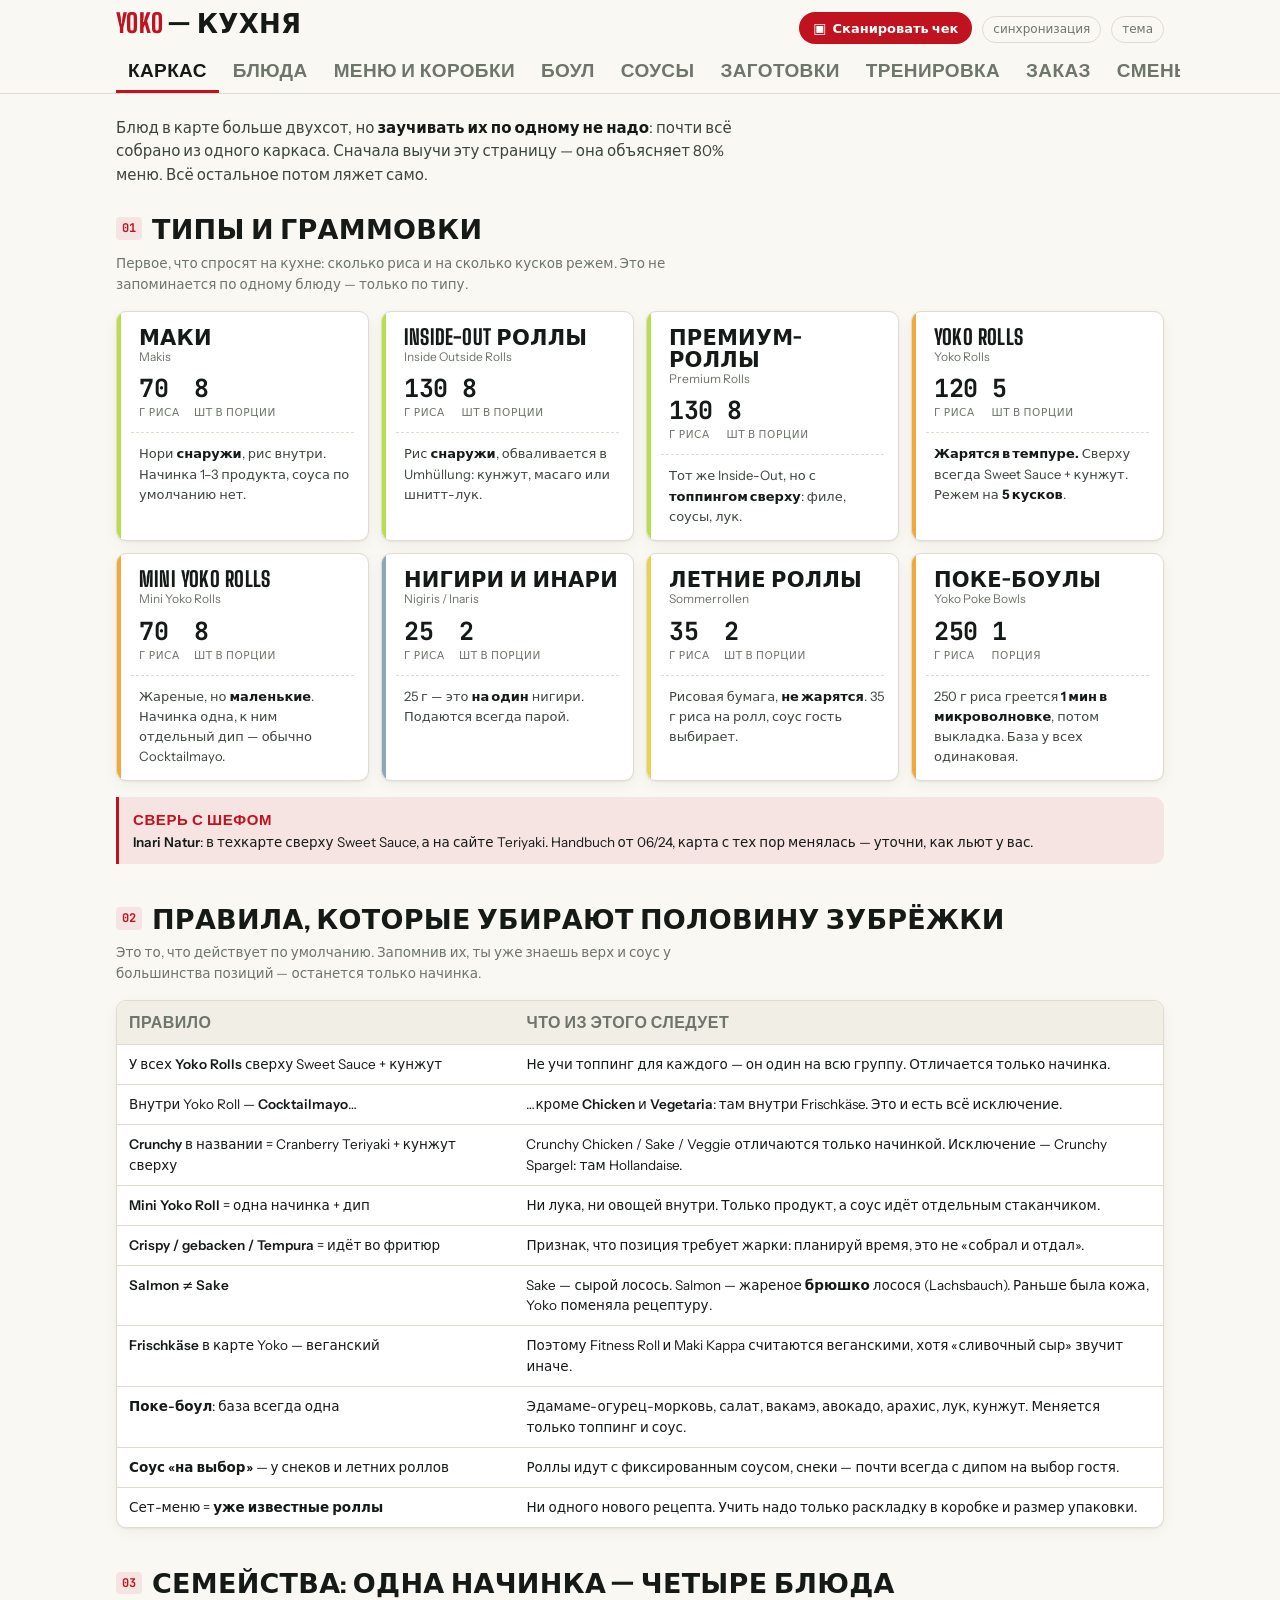
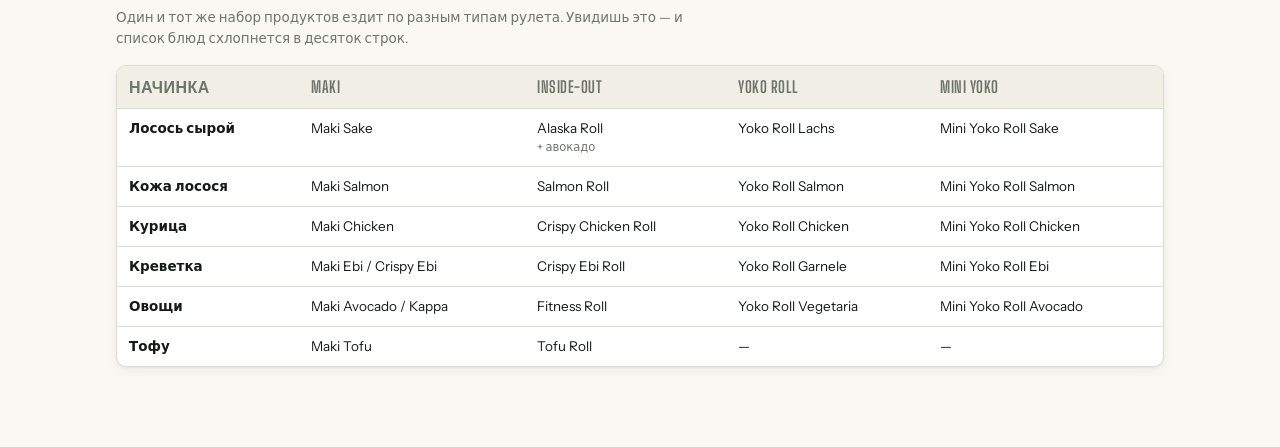
==== index.html @ 6f82d8df "Вкладка «Смены»: график от руководителя Фото рукописного листа Dienstplan уходит в Gemini с закрытым" ====
<!doctype html>
<html lang="ru">
<head>
<meta charset="utf-8">
<meta name="viewport" content="width=device-width, initial-scale=1, viewport-fit=cover">
<title>Кухня Yoko</title>
<meta name="description" content="Тренажёр по меню Yoko Sushi для кухни: граммовки, составы, соусы, заготовки и раскладка коробок.">
<meta name="theme-color" content="#FAF8F3" media="(prefers-color-scheme: light)">
<meta name="theme-color" content="#121410" media="(prefers-color-scheme: dark)">
<link rel="manifest" href="manifest.webmanifest">
<link rel="icon" href="icon.svg" type="image/svg+xml">
<link rel="apple-touch-icon" href="icon-180.png">
<meta name="apple-mobile-web-app-capable" content="yes">
<meta name="apple-mobile-web-app-title" content="Кухня Yoko">
<link rel="preconnect" href="https://fonts.googleapis.com">
<link rel="preconnect" href="https://fonts.gstatic.com" crossorigin>
<link rel="stylesheet" href="https://fonts.googleapis.com/css2?family=Big+Shoulders+Display:wght@600;700;800&family=Instrument+Sans:wght@400;500;600&family=JetBrains+Mono:wght@500;700&display=swap">
<link rel="stylesheet" href="styles.css">
</head>
<body>
<div class="bar">
  <div class="bar-in">
    <div class="brandrow">
      <div class="brand disp"><em>Yoko</em> — кухня</div>
      <button class="scanbtn" id="scanBtn" type="button">
        <span class="ic" aria-hidden="true">▣</span> Сканировать чек
      </button>
      <button class="themebtn" id="sync" type="button" aria-haspopup="dialog">синхронизация</button>
      <button class="themebtn" id="theme" type="button">тема</button>
    </div>
    <div class="tabs" role="tablist">
      <button class="tab" role="tab" aria-selected="true" data-p="p-frame">Каркас</button>
      <button class="tab" role="tab" aria-selected="false" data-p="p-dish">Блюда</button>
      <button class="tab" role="tab" aria-selected="false" data-p="p-box">Меню и коробки</button>
      <button class="tab" role="tab" aria-selected="false" data-p="p-bowl">Боул</button>
      <button class="tab" role="tab" aria-selected="false" data-p="p-sauce">Соусы</button>
      <button class="tab" role="tab" aria-selected="false" data-p="p-prep">Заготовки</button>
      <button class="tab" role="tab" aria-selected="false" data-p="p-train">Тренировка</button>
      <button class="tab" role="tab" aria-selected="false" data-p="p-order">Заказ</button>
      <button class="tab" role="tab" aria-selected="false" data-p="p-cal">Смены</button>
    </div>
  </div>
</div>

<main>

<!-- ============ КАРКАС ============ -->
<section class="panel" id="p-frame">
  <p class="lede">Блюд в карте больше двухсот, но <b>заучивать их по одному не надо</b>: почти всё собрано из одного каркаса. Сначала выучи эту страницу — она объясняет 80% меню. Всё остальное потом ляжет само.</p>

  <h2 class="sec"><span class="num">01</span>Типы и граммовки</h2>
  <p class="seclede">Первое, что спросят на кухне: сколько риса и на сколько кусков режем. Это не запоминается по одному блюду — только по типу.</p>
  <div class="frame" id="frameCards"></div>

  <div class="note">
    <span class="lbl">Сверь с шефом</span>
    <b>Inari Natur</b>: в техкарте сверху Sweet Sauce, а на сайте Teriyaki. Handbuch от 06/24, карта с тех пор менялась — уточни, как льют у вас.
  </div>

  <h2 class="sec"><span class="num">02</span>Правила, которые убирают половину зубрёжки</h2>
  <p class="seclede">Это то, что действует по умолчанию. Запомнив их, ты уже знаешь верх и соус у большинства позиций — останется только начинка.</p>
  <div class="tw"><table>
    <thead><tr><th style="width:38%">Правило</th><th>Что из этого следует</th></tr></thead>
    <tbody id="rulesBody"></tbody>
  </table></div>

  <h2 class="sec"><span class="num">03</span>Семейства: одна начинка — четыре блюда</h2>
  <p class="seclede">Один и тот же набор продуктов ездит по разным типам рулета. Увидишь это — и список блюд схлопнется в десяток строк.</p>
  <div class="tw"><table>
    <thead><tr><th>Начинка</th><th>Maki</th><th>Inside-Out</th><th>Yoko Roll</th><th>Mini Yoko</th></tr></thead>
    <tbody id="famBody"></tbody>
  </table></div>
</section>

<section class="panel" id="p-dish" hidden>
  <p class="lede">Как в распечатках из папки: ячейка с заливкой — <b>внутрь</b>, без заливки — <b>сверху</b>. Ингредиенты стоят в порядке выкладки. Соус, который идёт <b>внутрь</b>, подчёркнут и помечен стрелкой <b>↓</b> — его легко проглядеть среди продуктов. Значок <b>ФРИ</b> — ролл целиком уходит во фритюр, это важно при сборке меню.</p>
  <nav class="jumprow" id="jump" aria-label="Разделы меню"></nav>
  <div class="tools">
    <div class="toolrow">
      <div class="qwrap">
        <input type="search" id="q" placeholder="Поиск или скажи голосом…" aria-label="Поиск по блюдам">
        <button class="miclang" id="micLang" type="button" title="Язык распознавания">DE</button>
        <button class="mic" id="mic" type="button" aria-label="Найти голосом">
          <span class="ic" aria-hidden="true">🎙</span>
        </button>
      </div>
      <button class="chip" data-f="all" aria-pressed="true" type="button">Все</button>
      <button class="chip" data-f="veg" aria-pressed="false" type="button">Веган</button>
      <button class="chip" data-f="fish" aria-pressed="false" type="button">Рыба</button>
      <button class="chip" data-f="meat" aria-pressed="false" type="button">Мясо</button>
      <button class="chip" data-f="fried" aria-pressed="false" type="button">Есть жарка</button>
      <span class="tsep" aria-hidden="true"></span>
      <button class="chip" data-paint="book" aria-pressed="true" type="button">цвет как в папке</button>
      <button class="chip" data-paint="fry" aria-pressed="false" type="button">цвет по жарке</button>
      <span class="tsep" aria-hidden="true"></span>
      <button class="chip" id="photoToggle" aria-pressed="true" type="button">фото</button>
    </div>
  </div>
  <p class="legend" id="legend"></p>
  <div id="dishList"></div>
  <p class="empty" id="dishEmpty" hidden>Ничего не нашлось. Попробуй другое слово — например, часть немецкого названия.</p>
</section>

<section class="panel" id="p-box" hidden>
  <h2 class="sec"><span class="num">01</span>Сет-меню: что кладём в коробку</h2>
  <p class="seclede">Одна карточка — одно меню: состав, размер коробки и комплект в одном месте, чтобы не искать по двум таблицам. Цвет ячейки — жарится позиция или нет.</p>
  <p class="legend" id="setLegend"></p>
  <div id="setList"></div>

  <h2 class="sec"><span class="num">02</span>Снеки: сколько штук и с чем</h2>
  <div class="tw"><table>
    <thead><tr><th style="width:32%">Позиция</th><th class="n" style="width:12%">Штук</th><th class="n" style="width:14%">Коробка</th><th>Соус</th></tr></thead>
    <tbody id="snackBody"></tbody>
  </table></div>
</section>

<section class="panel" id="p-bowl" hidden>
  <div class="bowlhead">
    <h2 class="disp" id="bowlTitle"></h2>
    <p class="lede" id="bowlLead"></p>
  </div>
  <div class="bowlpick" id="bowlSteps"></div>
  <div class="bowlsum" id="bowlSum"></div>
</section>

<section class="panel" id="p-sauce" hidden>
  <p class="lede">Соусов всего десяток. <b>Sweet Sauce</b> и <b>Yoko Cocktailmayonnaise</b> — рабочая пара, они закрывают большинство позиций. Остальные встречаются точечно.</p>

  <h2 class="sec"><span class="num">01</span>Карта соусов</h2>
  <p class="seclede">Колонка «где» — самое полезное: по ней видно, какой соус к чему идёт по умолчанию.</p>
  <div class="tw"><table>
    <thead><tr><th style="width:24%">Соус</th><th style="width:20%">Что это</th><th>Где используется</th></tr></thead>
    <tbody id="sauceBody"></tbody>
  </table></div>

  <h2 class="sec"><span class="num">02</span>Соус на выбор гостя</h2>
  <p class="seclede">Есть позиции, где соус не фиксирован — гость выбирает из списка. Их надо знать наизусть, чтобы не тормозить на кассе.</p>
  <div class="tw"><table>
    <thead><tr><th style="width:34%">Позиция</th><th class="n" style="width:14%">Порция</th><th>Варианты дипа (50 мл)</th></tr></thead>
    <tbody id="dipBody"></tbody>
  </table></div>
</section>

<section class="panel" id="p-prep" hidden>
  <p class="lede">Это то, что делается заранее и большими партиями. Пропорции важнее всего остального в этом файле: ошибка здесь портит всю смену, а не одну порцию.</p>
  <h2 class="sec"><span class="num">01</span>База</h2>
  <div class="preps" id="prepBase"></div>
  <h2 class="sec"><span class="num">02</span>Соусы и дрессинги</h2>
  <div class="preps" id="prepSauce"></div>
  <h2 class="sec"><span class="num">03</span>Продукты</h2>
  <div class="preps" id="prepFood"></div>
</section>

<section class="panel" id="p-train" hidden>
  <div class="tr-wrap">
    <div class="tr-modes" id="trModes">
      <button class="chip" data-m="fill" aria-pressed="true" type="button">Что внутри</button>
      <button class="chip" data-m="sauce" aria-pressed="false" type="button">Какой соус</button>
      <button class="chip" data-m="gram" aria-pressed="false" type="button">Граммовки</button>
      <button class="chip" data-m="quiz" aria-pressed="false" type="button">Тест</button>
    </div>
    <div class="tr-stats">
      <span>колода <b id="stDeck">0</b></span>
      <span>выучено <b id="stKnown">0</b></span>
      <span>подряд <b id="stStreak">0</b></span>
    </div>
    <div class="progress"><i id="prog" style="width:0%"></i></div>
    <div class="card" id="card"></div>
    <div class="tr-actions" id="trActions"></div>
    <p class="empty" style="font-size:12px;padding-top:22px">Прогресс сохраняется в этом браузере. «Ещё раз» вернёт карточку в конец колоды.</p>
  </div>
</section>

<section class="panel" id="p-order" hidden>
  <p class="lede">Сфотографируй кухонный чек — сайт разберёт его и покажет, <b>что жарить, что крутить, в какие коробки и какие соусы класть</b>. По любой позиции откроется рецепт.</p>

  <div class="scanrow">
    <button class="bigscan" id="scanBig" type="button">
      <span class="ic" aria-hidden="true">▣</span>
      <span class="tx"><b>Сканировать чек</b><i>камера или файл</i></span>
    </button>
    <button class="btn" id="scanKey" type="button">Ключ Gemini</button>
  </div>
  <input type="file" id="scanFile" accept="image/*" capture="environment" hidden>

  <div class="manual">
    <div class="qwrap">
      <input type="text" id="manualQ" autocomplete="off"
        placeholder="Продиктуй или впиши: 2 Maki Menü, Yoko Roll Lachs, 3 Gyoza Chicken"
        aria-label="Добавить позиции в заказ">
      <button class="miclang" id="manualLang" type="button" title="Язык распознавания">DE</button>
      <button class="mic" id="manualMic" type="button" aria-label="Продиктовать позиции"><span class="ic" aria-hidden="true">🎙</span></button>
    </div>
    <button class="btn primary" id="manualGo" type="button">Добавить в заказ</button>
    <button class="btn" id="manualNew" type="button">Новый заказ</button>
  </div>
  <p class="manualhint" id="manualHint"></p>

  <p class="scanstate" id="scanState"></p>

  <div class="syncbar" id="syncBar">
    <span class="dot" aria-hidden="true"></span>
    <span class="txt" id="syncTxt">синхронизация выключена</span>
    <button class="btn" id="syncNow" type="button">обновить</button>
  </div>
  <div id="orderView"></div>
  <div id="orderHistory"></div>
</section>

<!-- ============ СМЕНЫ ============ -->
<section class="panel" id="p-cal" hidden>
  <p class="lede">График, который присылает руководитель. <b>Сфотографируй лист</b> — сайт разберёт даты и имена и разложит по дням. Смены за 11.08 — 27.09 уже внесены с четырёх присланных фото; если где-то ошибка, нажми на день и поправь.</p>

  <div class="calme">
    <label for="calMe">Кто я в графике</label>
    <select id="calMe" aria-label="Выбери своё имя в графике"></select>
  </div>

  <div class="calnext" id="calNext"></div>

  <div class="scanrow">
    <button class="bigscan" id="calScan" type="button">
      <span class="ic" aria-hidden="true">▤</span>
      <span class="tx"><b>Сфотографировать график</b><i>камера или файл</i></span>
    </button>
    <button class="btn" id="calKey" type="button">Ключ Gemini</button>
  </div>
  <input type="file" id="calFile" accept="image/*" capture="environment" hidden>
  <p class="scanstate" id="calState"></p>

  <div class="syncbar" id="calSyncBar">
    <span class="dot" aria-hidden="true"></span>
    <span class="txt" id="calSyncTxt">синхронизация выключена</span>
    <button class="btn" id="calSyncNow" type="button">обновить</button>
  </div>

  <div class="calhead">
    <button class="btn" id="calPrev" type="button" aria-label="Предыдущий месяц">←</button>
    <div class="caltitle"><b id="calMonth">—</b><i id="calCount"></i></div>
    <button class="btn" id="calNext2" type="button" aria-label="Следующий месяц">→</button>
  </div>
  <div class="calfilter">
    <button class="chip" id="calOnlyMine" type="button" aria-pressed="false">только мои смены</button>
    <button class="chip" id="calToday" type="button">сегодня</button>
  </div>

  <div class="caldays" id="calDays"></div>
</section>

</main>

<div class="sheet" id="authSheet" hidden>
  <div class="sheet-in" role="dialog" aria-modal="true" aria-labelledby="authTitle">
    <h3 id="authTitle">Синхронизация прогресса</h3>
    <p class="sheet-note" id="authNote">Войди тем же аккаунтом, что в KALORIYA — прогресс тренажёра и снятые чеки будут общими на телефоне и планшете. Без входа всё работает, просто остаётся на этом устройстве.</p>
    <div class="sheet-form" id="authForm">
      <input type="email" id="authEmail" placeholder="почта" autocomplete="username" aria-label="Почта">
      <input type="password" id="authPw" placeholder="пароль" autocomplete="current-password" aria-label="Пароль">
      <div class="sheet-actions">
        <button class="btn primary" id="authIn" type="button">Войти</button>
        <button class="btn" id="authUp" type="button">Создать аккаунт</button>
      </div>
    </div>
    <div class="sheet-actions" id="authOut" hidden><button class="btn" id="authSignOut" type="button">Выйти</button></div>
    <p class="sheet-msg" id="authMsg" role="status"></p>
    <button class="sheet-close" id="authClose" type="button" aria-label="Закрыть">×</button>
  </div>
</div>

<div class="rc" id="rc" hidden>
  <div class="rc-in" role="dialog" aria-modal="true" aria-labelledby="rcTitle">
    <button class="rc-x" id="rcX" type="button" aria-label="Закрыть">×</button>
    <div id="rcBody"></div>
  </div>
</div>

<div class="lb" id="lb" hidden>
  <figure class="lb-in" role="dialog" aria-modal="true" aria-label="Фото блюда">
    <img id="lbImg" alt="">
    <figcaption id="lbCap"></figcaption>
  </figure>
  <button class="lb-x" id="lbX" type="button" aria-label="Закрыть">×</button>
</div>

<script src="data.js"></script>
<script src="photos.js"></script>
<script src="shifts.js"></script>
<script src="scan.js"></script>
<script src="order.js"></script>
<script src="progress.js"></script>
<script src="sync.js"></script>
<script src="app.js"></script>
</body>
</html>
---- styles.css ----
:root{
  --paper:#FAF8F3; --surface:#FFFFFF; --sunk:#F1EEE5;
  --ink:#151A17; --ink-2:#3C443C; --muted:#6E756B; --line:#DFDBCE;
  --red:#C1121F; --red-soft:#F6E4E3;
  --green:#B8DE4A; --green-band:#DFF0AC; --green-ink:#4B6410;
  --amber:#F2A93B; --amber-band:#FBE3B8; --amber-ink:#7A4A05;
  --yellow:#E8D44D; --yellow-band:#F6EEBB; --yellow-ink:#6B5A05;
  --slate:#8FA6B8; --slate-band:#DEE7EE; --slate-ink:#2F4A5E;
  --ok:#3F7D26; --warn:#B26A00;
  --cellline:#151A17; --sauceline:#151A17;
  --sh:0 1px 2px rgba(21,26,23,.05), 0 4px 14px rgba(21,26,23,.05);
  --r:10px;
}
@media (prefers-color-scheme: dark){
  :root:not([data-theme="light"]){
    --paper:#121410; --surface:#1A1D18; --sunk:#222620;
    --ink:#EDEFE8; --ink-2:#C3C9BE; --muted:#949B8E; --line:#333830;
    --red:#F06B6B; --red-soft:#3A1E1E;
    --green:#B8DE4A; --green-band:#2E3A16; --green-ink:#CBE87E;
    --amber:#F2A93B; --amber-band:#3D2C10; --amber-ink:#F3C579;
    --yellow:#E8D44D; --yellow-band:#3A3410; --yellow-ink:#E9DC8A;
    --slate:#8FA6B8; --slate-band:#1E2B34; --slate-ink:#A9C4D6;
    --ok:#8CC96B; --warn:#E0A94A;
    --cellline:#4A5247; --sauceline:#FFFFFF;
    --sh:0 1px 2px rgba(0,0,0,.4), 0 6px 20px rgba(0,0,0,.3);
  }
}
:root[data-theme="dark"]{
  --paper:#121410; --surface:#1A1D18; --sunk:#222620;
  --ink:#EDEFE8; --ink-2:#C3C9BE; --muted:#949B8E; --line:#333830;
  --red:#F06B6B; --red-soft:#3A1E1E;
  --green:#B8DE4A; --green-band:#2E3A16; --green-ink:#CBE87E;
  --amber:#F2A93B; --amber-band:#3D2C10; --amber-ink:#F3C579;
  --yellow:#E8D44D; --yellow-band:#3A3410; --yellow-ink:#E9DC8A;
  --slate:#8FA6B8; --slate-band:#1E2B34; --slate-ink:#A9C4D6;
  --ok:#8CC96B; --warn:#E0A94A;
  --cellline:#4A5247; --sauceline:#FFFFFF;
  --sh:0 1px 2px rgba(0,0,0,.4), 0 6px 20px rgba(0,0,0,.3);
}

*{box-sizing:border-box}
[hidden]{display:none !important}
body{
  margin:0; background:var(--paper); color:var(--ink);
  font-family:"Instrument Sans", system-ui, -apple-system, "Segoe UI", sans-serif;
  font-size:15px; line-height:1.55; -webkit-text-size-adjust:100%;
}
h1,h2,h3,.disp{font-family:"Big Shoulders Display","Arial Narrow",system-ui,sans-serif;font-weight:800;letter-spacing:.01em;text-wrap:balance;margin:0}
.mono{font-family:"JetBrains Mono",ui-monospace,Menlo,Consolas,monospace;font-variant-numeric:tabular-nums}

/* ---------- chrome ---------- */
.bar{position:sticky;top:0;z-index:40;background:var(--paper);border-bottom:1px solid var(--line)}
.bar-in{max-width:1080px;margin:0 auto;padding:10px 16px 0;display:flex;flex-direction:column;gap:8px}
.brandrow{display:flex;align-items:baseline;gap:10px;flex-wrap:wrap}
.brand{font-size:26px;line-height:1;text-transform:uppercase}
.brand em{font-style:normal;color:var(--red)}
.brandsub{font-size:12px;color:var(--muted)}
.themebtn{margin-left:auto;background:none;border:1px solid var(--line);color:var(--muted);border-radius:99px;padding:3px 10px;font:inherit;font-size:12px;cursor:pointer}
.themebtn:hover{color:var(--ink);border-color:var(--muted)}
.tabs{display:flex;gap:2px;overflow-x:auto;scrollbar-width:none;margin:0 -16px;padding:0 16px}
.tabs::-webkit-scrollbar{display:none}
.tab{flex:0 0 auto;background:none;border:0;border-bottom:3px solid transparent;color:var(--muted);
  font-family:"Big Shoulders Display",sans-serif;font-weight:700;font-size:19px;letter-spacing:.02em;
  text-transform:uppercase;padding:6px 12px 8px;cursor:pointer;white-space:nowrap}
.tab:hover{color:var(--ink)}
.tab[aria-selected="true"]{color:var(--ink);border-bottom-color:var(--red)}
.tab:focus-visible,button:focus-visible,input:focus-visible,select:focus-visible{outline:2px solid var(--red);outline-offset:2px}

main{max-width:1080px;margin:0 auto;padding:22px 16px 80px}
.panel[hidden]{display:none}
.lede{color:var(--ink-2);max-width:62ch;margin:0 0 22px}
.lede b{color:var(--ink)}

h2.sec{font-size:27px;text-transform:uppercase;margin:34px 0 3px;display:flex;align-items:center;gap:10px}
h2.sec:first-of-type{margin-top:0}
h2.sec .num{font-family:"JetBrains Mono",monospace;font-size:12px;font-weight:700;color:var(--red);background:var(--red-soft);border-radius:4px;padding:2px 6px;letter-spacing:0}
.seclede{color:var(--muted);font-size:13.5px;margin:0 0 16px;max-width:64ch}

/* ---------- frame cards ---------- */
.frame{display:grid;grid-template-columns:repeat(auto-fill,minmax(220px,1fr));gap:12px}
.fcard{background:var(--surface);border:1px solid var(--line);border-radius:var(--r);padding:14px;box-shadow:var(--sh);position:relative;overflow:hidden}
.fcard::before{content:"";position:absolute;inset:0 auto 0 0;width:4px;background:var(--c,var(--green))}
.fcard h3{font-size:21px;text-transform:uppercase;line-height:1.05;padding-left:8px}
.fcard .de{padding-left:8px;font-size:12px;color:var(--muted);margin-bottom:10px}
.nums{display:flex;gap:14px;padding-left:8px;align-items:flex-end;flex-wrap:wrap}
.nums div{display:flex;flex-direction:column}
.nums .v{font-family:"JetBrains Mono",monospace;font-weight:700;font-size:25px;line-height:1;letter-spacing:-.02em}
.nums .k{font-size:10.5px;text-transform:uppercase;letter-spacing:.06em;color:var(--muted);margin-top:4px}
.fcard .rule{padding-left:8px;margin-top:11px;padding-top:10px;border-top:1px dashed var(--line);font-size:13px;color:var(--ink-2)}
.fcard .rule b{color:var(--ink)}

/* ---------- таблицы блюд: как распечатки из папки ---------- */
.cat{margin:0 0 24px}
.cathead{display:flex;align-items:baseline;gap:16px;flex-wrap:wrap;margin-bottom:7px}
.cathead h3{font-size:26px;text-transform:none;letter-spacing:0}
.cathead .spec{font-size:13.5px;font-weight:600;color:var(--ink-2)}
.cathead .spec .mono{font-weight:700}

.rows{display:flex;flex-direction:column;gap:5px}
.hrow{display:grid;grid-template-columns:minmax(150px,244px) 1fr;gap:5px;align-items:stretch}
.hname{border:2px solid var(--cellline);background:var(--surface);padding:3px 8px;
  display:flex;flex-direction:column;justify-content:center;min-height:32px;position:relative}
.hname b{font-weight:700;font-size:13.5px;line-height:1.15;letter-spacing:-.01em}
.hname i{font-style:normal;font-size:10.5px;color:var(--muted);line-height:1.2}
.hcells{display:grid;grid-template-columns:repeat(var(--cols,3),1fr);gap:3px}
.cell{border:2px solid var(--cellline);padding:3px 8px;background:var(--fill,var(--green-band));
  color:var(--fink,var(--green-ink));display:flex;flex-direction:column;justify-content:center;
  min-height:32px;overflow:hidden}
.cell b{font-weight:600;font-size:13px;line-height:1.15;letter-spacing:-.01em}
.cell i{font-style:normal;font-size:10px;opacity:.7;line-height:1.15}
.cell.blank{border-color:var(--cellline);opacity:1}
.cell.blank b{visibility:hidden}
/* белая ячейка = кладётся сверху, как в оригинале */
.cell.on{background:transparent;color:var(--ink)}
.cell.on b::after{content:" ↑";font-size:9px;opacity:.55}
.cell.sc:not(.on) b{text-decoration:underline;text-decoration-color:var(--sauceline);
  text-decoration-thickness:1px;text-underline-offset:3px}
.cell.sc:not(.on) b::after{content:" ↓";font-size:10px;color:var(--sauceline);opacity:1}
/* метка жарки */
.fry{position:absolute;top:-2px;right:-2px;background:var(--red);color:#fff;font-family:"JetBrains Mono",monospace;
  font-size:8.5px;font-weight:700;padding:1px 4px;letter-spacing:.04em;line-height:1.3}
:root[data-theme="dark"] .fry{color:#2A0E0E}
@media (prefers-color-scheme: dark){:root:not([data-theme="light"]) .fry{color:#2A0E0E}}
.bowlbase{font-size:12px;color:var(--muted);margin:0 0 6px;padding-left:2px}
.bowlbase b{color:var(--ink-2);font-weight:600}

@media (max-width:640px){
  .hrow{grid-template-columns:1fr;gap:3px}
  .hcells{grid-template-columns:repeat(2,1fr)}
  .cell.blank{display:none}
}

/* ---------- generic table ---------- */
.tw{overflow-x:auto;border:1px solid var(--line);border-radius:var(--r);background:var(--surface);box-shadow:var(--sh)}
table{border-collapse:collapse;width:100%;font-size:13.5px;min-width:520px}
th,td{text-align:left;padding:9px 12px;border-bottom:1px solid var(--line);vertical-align:top}
th{font-family:"Big Shoulders Display",sans-serif;font-weight:700;font-size:16px;text-transform:uppercase;letter-spacing:.03em;color:var(--muted);background:var(--sunk)}
tr:last-child td{border-bottom:0}
td.n{font-family:"JetBrains Mono",monospace;white-space:nowrap;font-weight:500}
td b{font-weight:600}
.ru-s{color:var(--muted);font-size:11.5px;display:block}

/* ---------- prep cards ---------- */
.preps{display:grid;grid-template-columns:repeat(auto-fill,minmax(290px,1fr));gap:12px}
.prep{background:var(--surface);border:1px solid var(--line);border-radius:var(--r);padding:14px 16px;box-shadow:var(--sh)}
.prep h3{font-size:20px;text-transform:uppercase;margin-bottom:1px}
.prep .de{font-size:11.5px;color:var(--muted);margin-bottom:9px}
.prep ul{margin:0;padding-left:17px}
.prep li{margin-bottom:3px;font-size:13.5px}
.prep li .mono{font-weight:700;font-size:12.5px}
.prep ol{margin:9px 0 0;padding-left:19px;font-size:13px;color:var(--ink-2)}
.prep ol li{margin-bottom:4px}
.prep .warn{margin-top:10px;font-size:12.5px;color:var(--warn);border-left:2px solid var(--warn);padding-left:9px}

/* ---------- callout ---------- */
.note{border-left:3px solid var(--red);background:var(--red-soft);padding:11px 14px;border-radius:0 var(--r) var(--r) 0;font-size:13.5px;margin:16px 0}
.note b{font-weight:600}
.note .lbl{font-family:"Big Shoulders Display",sans-serif;font-size:15px;font-weight:700;text-transform:uppercase;letter-spacing:.04em;color:var(--red);display:block}

/* ---------- search ---------- */
.tools{display:flex;flex-direction:column;gap:8px;margin-bottom:16px;position:sticky;
  top:calc(var(--barh,96px) + var(--jumph,34px));z-index:20;background:var(--paper);padding:8px 0}
.toolrow{display:flex;gap:8px;flex-wrap:wrap;align-items:center}
.jumprow{display:flex;gap:5px;overflow-x:auto;scrollbar-width:none;position:sticky;
  top:var(--barh,96px);z-index:21;background:var(--paper);padding:7px 0 6px}
.jumprow::-webkit-scrollbar{display:none}
.jchip{flex:0 0 auto;font:inherit;font-size:12.5px;font-weight:600;white-space:nowrap;cursor:pointer;
  padding:5px 11px;border-radius:7px;border:1px solid var(--line);background:var(--surface);color:var(--ink-2)}
.jchip:hover{border-color:var(--muted);color:var(--ink)}
.jchip[aria-current="true"]{background:var(--ink);border-color:var(--ink);color:var(--paper)}
.jchip .n{font-family:"JetBrains Mono",monospace;font-size:10.5px;opacity:.55;margin-left:5px}

input[type=search],select{font:inherit;font-size:14px;padding:7px 11px;border:1px solid var(--line);border-radius:7px;background:var(--surface);color:var(--ink)}
input[type=search]{flex:1 1 220px;min-width:0}
.chip{background:var(--surface);border:1px solid var(--line);color:var(--muted);border-radius:99px;padding:4px 11px;font-size:12.5px;cursor:pointer;font:inherit;font-size:12.5px}
.chip[aria-pressed="true"]{background:var(--ink);color:var(--paper);border-color:var(--ink)}
.empty{color:var(--muted);padding:26px 0;text-align:center}

/* ---------- trainer ---------- */
.tr-wrap{max-width:620px;margin:0 auto}
.tr-modes{display:flex;gap:6px;flex-wrap:wrap;justify-content:center;margin-bottom:6px}
.tr-stats{display:flex;justify-content:center;gap:18px;color:var(--muted);font-size:12px;margin-bottom:14px}
.tr-stats span b{color:var(--ink);font-family:"JetBrains Mono",monospace}
.card{background:var(--surface);border:1px solid var(--line);border-radius:14px;box-shadow:var(--sh);
  padding:30px 24px;min-height:250px;display:flex;flex-direction:column;justify-content:center;align-items:center;text-align:center;gap:12px}
.card .kicker{font-family:"JetBrains Mono",monospace;font-size:10.5px;text-transform:uppercase;letter-spacing:.1em;color:var(--muted)}
.card .q{font-family:"Big Shoulders Display",sans-serif;font-weight:800;font-size:36px;line-height:1;text-transform:uppercase}
.card .qru{font-size:13px;color:var(--muted);margin-top:-6px}
.card .a{display:flex;flex-wrap:wrap;gap:6px;justify-content:center;padding-top:6px;border-top:1px dashed var(--line);width:100%;margin-top:4px}
.ii{font-size:12.5px;line-height:1.25;color:var(--ink);font-weight:500}
.ii.top{font-weight:700}
.ii.top::after{content:" ↑";opacity:.55;font-size:10px}
.ii.sauce{font-weight:700;text-decoration:underline;text-decoration-thickness:2px;text-underline-offset:2px}
.card .a .ii{white-space:normal;color:var(--ink)}
.card .big{font-family:"JetBrains Mono",monospace;font-weight:700;font-size:40px;letter-spacing:-.02em}
.tr-actions{display:flex;gap:8px;margin-top:14px;justify-content:center;flex-wrap:wrap}
.btn{font:inherit;font-weight:600;font-size:14px;padding:9px 18px;border-radius:8px;cursor:pointer;border:1px solid var(--line);background:var(--surface);color:var(--ink)}
.btn:hover{border-color:var(--muted)}
.btn.primary{background:var(--ink);color:var(--paper);border-color:var(--ink)}
.btn.good{background:var(--ok);border-color:var(--ok);color:#fff}
.btn.again{background:var(--red);border-color:var(--red);color:#fff}
:root[data-theme="dark"] .btn.again,:root:not([data-theme="light"]) .btn.again{color:#241010}
@media (prefers-color-scheme: light){:root:not([data-theme="dark"]) .btn.again{color:#fff}}
.opts{display:grid;gap:7px;width:100%;margin-top:6px}
.opt{font:inherit;font-size:14px;text-align:left;padding:10px 13px;border:1px solid var(--line);border-radius:8px;background:var(--surface);color:var(--ink);cursor:pointer}
.opt:hover:not(:disabled){border-color:var(--muted)}
.opt:disabled{cursor:default}
.opt.right{background:var(--green-band);border-color:var(--green);color:var(--green-ink);font-weight:600}
.opt.wrong{background:var(--red-soft);border-color:var(--red);color:var(--red);font-weight:600}
.progress{height:4px;background:var(--sunk);border-radius:99px;overflow:hidden;margin-bottom:14px}
.progress i{display:block;height:100%;background:var(--red);transition:width .3s}

/* ---------- print ---------- */
.printhint{font-size:12.5px;color:var(--muted);border:1px dashed var(--line);border-radius:var(--r);padding:9px 13px;margin-bottom:18px}
@media print{
  :root{--paper:#fff;--surface:#fff;--sunk:#f2f2f2;--ink:#000;--ink-2:#222;--muted:#555;--line:#bbb;
        --green-band:#e8f3c8;--green-ink:#33470a;--amber-band:#fce7c4;--amber-ink:#5e3903;
        --yellow-band:#f7f0c4;--yellow-ink:#544703;--slate-band:#e4ecf2;--slate-ink:#233a4a;--sh:none;--red:#000;--red-soft:#eee}
  .bar,.tools,.printhint,.themebtn,.tr-wrap{display:none!important}
  body{font-size:10.5px}
  main{max-width:none;padding:0}
  .panel[hidden]{display:block!important}
  .cat,.fcard,.prep,.tw{break-inside:avoid}
  h2.sec{break-after:avoid;font-size:20px;margin-top:14px}
  .cathead h3{font-size:16px}
  .hname b{font-size:9.5px}.hname i{font-size:7.5px}.cell b{font-size:9px}.cell i{font-size:7px}
  .hname,.cell{border-width:1.5px;min-height:0;padding:2px 5px}
  .hrow{gap:3px}.rows{gap:3px}.hcells{gap:2px}
  .legend{display:none}
  .frame{grid-template-columns:repeat(3,1fr)}
  .preps{grid-template-columns:repeat(2,1fr)}
  #p-train{display:none!important}
  a{text-decoration:none;color:#000}
  @page{size:A4;margin:11mm}
}
@media (max-width:560px){
  .row{grid-template-columns:1fr}

  .tools{position:static}
  .jumprow{top:var(--barh,96px)}
  .jchip{font-size:12px;padding:5px 9px}
  .card .q{font-size:29px}
}
@media (prefers-reduced-motion:reduce){*{transition:none!important;animation:none!important}}

/* ---------- синхронизация ---------- */
.themebtn#sync[data-s="ok"]{color:var(--ok);border-color:var(--ok)}
.themebtn#sync[data-s="error"]{color:var(--red);border-color:var(--red)}
.themebtn#sync[data-s="busy"]{opacity:.6}
.sheet{position:fixed;inset:0;z-index:60;background:rgba(10,12,9,.55);display:flex;align-items:center;justify-content:center;padding:18px}
.sheet[hidden]{display:none}
.sheet-in{position:relative;background:var(--surface);border:1px solid var(--line);border-radius:14px;
  box-shadow:0 18px 50px rgba(0,0,0,.3);padding:22px;max-width:400px;width:100%}
.sheet-in h3{font-size:23px;text-transform:uppercase;margin-bottom:6px}
.sheet-note{font-size:13px;color:var(--muted);margin:0 0 14px}
.sheet-form{display:flex;flex-direction:column;gap:8px}
.sheet-form input{font:inherit;font-size:15px;padding:9px 12px;border:1px solid var(--line);
  border-radius:8px;background:var(--paper);color:var(--ink)}
.sheet-actions{display:flex;gap:8px;flex-wrap:wrap;margin-top:4px}
.sheet-msg{font-size:12.5px;margin:12px 0 0;min-height:1em;color:var(--muted)}
.sheet-msg[data-t="err"]{color:var(--red)}
.sheet-msg[data-t="ok"]{color:var(--ok)}
.sheet-close{position:absolute;top:8px;right:10px;background:none;border:0;color:var(--muted);
  font-size:26px;line-height:1;cursor:pointer;padding:2px 6px}
.sheet-close:hover{color:var(--ink)}
@media print{.sheet{display:none!important}}
.tsep{width:1px;align-self:stretch;background:var(--line);margin:0 3px}
.legend{font-size:12px;color:var(--muted);margin:-6px 0 14px;display:flex;gap:14px;flex-wrap:wrap;align-items:center}
.legend span{display:inline-flex;align-items:center;gap:5px}
.legend .sw{width:15px;height:13px;border:2px solid var(--cellline);display:inline-block}
.legend .fry{position:static;font-size:8.5px}
.legend .scdemo{font-weight:600;color:var(--ink);text-decoration:underline;
  text-decoration-color:var(--sauceline);text-decoration-thickness:1px;text-underline-offset:3px}

/* ---------- сет-меню ---------- */
#setList{display:flex;flex-direction:column;gap:14px}
.setcard{border:1px solid var(--line);border-radius:var(--r);background:var(--surface);
  box-shadow:var(--sh);padding:13px 14px 14px}
.sethead{display:flex;flex-direction:column;gap:2px;margin-bottom:9px}
.sethead h3{font-size:23px;text-transform:uppercase;line-height:1}
.setmeta{font-size:12.5px;color:var(--muted);display:flex;flex-wrap:wrap;gap:6px;align-items:baseline}
.setmeta .mono{color:var(--ink);font-weight:700}
.setmeta .dot{opacity:.45}
.setnote{font-size:12.5px;color:var(--ink-2);margin:0 0 9px;
  border-left:2px solid var(--line);padding-left:9px}
.setwarn{font-size:12.5px;color:var(--warn);margin:0 0 9px;
  border-left:2px solid var(--warn);padding-left:9px}

.scells{display:grid;grid-template-columns:1fr;gap:5px}
.scell{display:flex;align-items:stretch;gap:0;border:2px solid var(--cellline);
  border-radius:4px;overflow:hidden;min-height:40px}
.scell .cnt{flex:0 0 auto;min-width:34px;display:flex;align-items:center;justify-content:center;
  font-family:"JetBrains Mono",monospace;font-weight:700;font-size:15px;
  background:var(--surface);color:var(--ink);border-right:2px solid var(--cellline);padding:0 6px}
.scell .txt{flex:1 1 auto;display:flex;flex-direction:column;justify-content:center;padding:5px 9px;min-width:0}
.scell .txt b{font-weight:600;font-size:13.5px;line-height:1.2}
.scell .txt i{font-style:normal;font-size:11px;opacity:.72;line-height:1.2}
.scell .txt u{text-decoration:none;font-size:10.5px;opacity:.7;line-height:1.2;margin-top:1px}
.scell.s-nofry .txt{background:var(--green-band);color:var(--green-ink)}
.scell.s-fry .txt{background:var(--amber-band);color:var(--amber-ink)}
.scell.s-none .txt{background:var(--sunk);color:var(--ink-2)}

@media (min-width:620px){
  .scells{grid-template-columns:repeat(auto-fill,minmax(240px,1fr))}
  .sethead{flex-direction:row;align-items:baseline;gap:12px;flex-wrap:wrap}
}
@media print{
  #setList{gap:8px}
  .setcard{break-inside:avoid;box-shadow:none;padding:7px 8px}
  .sethead h3{font-size:15px}
  .scells{grid-template-columns:repeat(3,1fr);gap:3px}
  .scell{min-height:0;border-width:1.5px}
  .scell .txt b{font-size:9px}.scell .txt i{font-size:7px}.scell .txt u{font-size:7px}
  .scell .cnt{font-size:10px;min-width:22px;border-right-width:1.5px}
  #setLegend{display:none}
}
.legend .cntdemo{font-family:"JetBrains Mono",monospace;font-weight:700;font-size:11px;
  border:2px solid var(--cellline);border-radius:3px;padding:0 4px;color:var(--ink)}

/* ---------- фото ---------- */
.thumb{flex:0 0 auto;width:38px;height:38px;border:2px solid var(--cellline);border-radius:4px;
  overflow:hidden;background:var(--sunk);padding:0;cursor:zoom-in;display:block;line-height:0}
.thumb img{width:100%;height:100%;object-fit:cover;display:block}
.thumb:hover{border-color:var(--red)}
/* держим место, чтобы названия выравнивались и без фото */
.thumb.none{border-style:dashed;opacity:.45;cursor:default}
/* в строке блюда: миниатюра слева, текст справа — высота строки не растёт */
.hname{flex-direction:row;align-items:center;justify-content:flex-start;gap:8px}
.hname .txt{display:flex;flex-direction:column;justify-content:center;min-width:0}
.hname .fry{top:-2px;right:-2px}
/* в карточке меню */
.setthumb{flex:0 0 auto;width:74px;height:42px;border:2px solid var(--cellline);border-radius:4px;
  overflow:hidden;background:var(--sunk);padding:0;cursor:zoom-in;line-height:0}
.setthumb img{width:100%;height:100%;object-fit:cover;display:block}
.setthumb:hover{border-color:var(--red)}
.sethead{align-items:center}
.sethead .htxt{display:flex;flex-direction:column;gap:2px;min-width:0}

/* окно просмотра */
.lb{position:fixed;inset:0;z-index:80;background:rgba(8,10,7,.92);display:flex;
  align-items:center;justify-content:center;padding:18px}
.lb[hidden]{display:none}
.lb-in{margin:0;max-width:min(96vw,900px);display:flex;flex-direction:column;gap:9px;align-items:center}
.lb-in img{max-width:100%;max-height:78vh;object-fit:contain;border-radius:6px;background:#fff}
.lb-in figcaption{color:#EDEFE8;font-size:13.5px;text-align:center;max-width:60ch}
.lb-in figcaption b{display:block;font-family:"Big Shoulders Display",sans-serif;
  font-size:22px;text-transform:uppercase;letter-spacing:.02em;margin-bottom:2px}
.lb-x{position:absolute;top:10px;right:14px;background:none;border:0;color:#EDEFE8;
  font-size:34px;line-height:1;cursor:pointer;padding:4px 10px}
.lb-x:hover{color:#fff}
@media print{.lb{display:none!important}.thumb,.setthumb{display:none!important}}

/* ---------- рецепт по нажатию на позицию меню ---------- */
.scell[data-recipe]{cursor:pointer}
.scell[data-recipe]:hover{border-color:var(--red)}
.scell[data-recipe]:focus-visible{outline:2px solid var(--red);outline-offset:2px}
.scell .cnt{position:relative}
.rc{position:fixed;inset:0;z-index:70;background:rgba(8,10,7,.6);display:flex;
  align-items:center;justify-content:center;padding:16px}
.rc[hidden]{display:none}
.rc-in{position:relative;background:var(--surface);border:1px solid var(--line);border-radius:14px;
  box-shadow:0 18px 50px rgba(0,0,0,.35);padding:18px;max-width:640px;width:100%;
  max-height:88vh;overflow-y:auto}
.rc-x{position:absolute;top:6px;right:10px;background:none;border:0;color:var(--muted);
  font-size:28px;line-height:1;cursor:pointer;padding:2px 8px}
.rc-x:hover{color:var(--ink)}
.rc-head{display:flex;gap:12px;align-items:flex-start;margin-bottom:12px;padding-right:26px}
.rc-head img{width:84px;height:84px;object-fit:cover;border:2px solid var(--cellline);
  border-radius:6px;flex:0 0 auto;background:var(--sunk)}
.rc-t{min-width:0;display:flex;flex-direction:column;gap:2px}
.rc-t h3{font-size:25px;text-transform:uppercase;line-height:1.02}
.rc-t .ru{font-size:13px;color:var(--muted)}
.rc-t .spec{font-size:12.5px;color:var(--ink-2);font-weight:600}
.rc-t .spec .mono{font-weight:700}
.rc-fry{display:inline-block;background:var(--red);color:#fff;font-family:"JetBrains Mono",monospace;
  font-size:9px;font-weight:700;padding:2px 5px;letter-spacing:.04em;align-self:flex-start;margin-top:2px}
:root[data-theme="dark"] .rc-fry{color:#2A0E0E}
@media (prefers-color-scheme: dark){:root:not([data-theme="light"]) .rc-fry{color:#2A0E0E}}
.rc-note{font-size:12.5px;color:var(--ink-2);border-left:2px solid var(--line);
  padding-left:9px;margin:10px 0 0}
.rc-hint{font-size:11.5px;color:var(--muted);margin:10px 0 0}
@media print{.rc{display:none!important}}

/* ---------- сканирование чека и сборочный лист ---------- */
.scanbtn{margin-left:auto;display:inline-flex;align-items:center;gap:6px;background:var(--red);
  color:#fff;border:0;border-radius:99px;padding:6px 14px;font:inherit;font-weight:600;font-size:13px;cursor:pointer}
.scanbtn .ic{font-size:14px;line-height:1}
.scanbtn:hover{filter:brightness(1.08)}
:root[data-theme="dark"] .scanbtn{color:#2A0E0E}
@media (prefers-color-scheme: dark){:root:not([data-theme="light"]) .scanbtn{color:#2A0E0E}}
.brandrow .themebtn{margin-left:0}

.scanrow{display:flex;gap:10px;flex-wrap:wrap;align-items:stretch;margin-bottom:12px}
.bigscan{flex:1 1 260px;display:flex;align-items:center;gap:12px;background:var(--red);color:#fff;
  border:0;border-radius:12px;padding:14px 18px;font:inherit;cursor:pointer;text-align:left}
.bigscan:hover{filter:brightness(1.08)}
.bigscan .ic{font-size:30px;line-height:1}
.bigscan .tx{display:flex;flex-direction:column}
.bigscan .tx b{font-family:"Big Shoulders Display",sans-serif;font-size:23px;text-transform:uppercase;line-height:1}
.bigscan .tx i{font-style:normal;font-size:12px;opacity:.85}
:root[data-theme="dark"] .bigscan{color:#2A0E0E}
@media (prefers-color-scheme: dark){:root:not([data-theme="light"]) .bigscan{color:#2A0E0E}}
.scanstate{font-size:13px;color:var(--muted);margin:0 0 14px;min-height:1em}
.scanstate[data-t="ok"]{color:var(--ok)}
.scanstate[data-t="err"]{color:var(--red)}

.ordhead{display:flex;align-items:baseline;gap:12px;flex-wrap:wrap;margin-bottom:8px}
.ordhead h3{font-size:26px;text-transform:uppercase}
.ordhead .when{font-family:"JetBrains Mono",monospace;font-size:12px;color:var(--muted)}
.ordhead .btn{margin-left:auto;padding:5px 12px;font-size:12.5px}
.ordline{display:flex;flex-wrap:wrap;gap:8px;margin:0 0 14px;font-size:13px}
.ordline .oi{background:var(--sunk);border-radius:6px;padding:3px 9px}
.ordline .oi i{font-style:normal;color:var(--muted)}

.wblock{border:1px solid var(--line);border-radius:var(--r);background:var(--surface);
  box-shadow:var(--sh);padding:12px 14px;margin-bottom:11px}
.wblock h3{font-size:21px;text-transform:uppercase;margin-bottom:9px;display:flex;align-items:center;gap:9px}
.wblock h3 .cnt{font-family:"JetBrains Mono",monospace;font-size:12px;font-weight:700;
  background:var(--sunk);color:var(--ink-2);border-radius:5px;padding:2px 7px}
.w-fry h3{color:var(--amber-ink)}
.w-fry h3 .cnt{background:var(--amber-band);color:var(--amber-ink)}
.w-roll h3 .cnt{background:var(--green-band);color:var(--green-ink)}
.wcells{display:grid;grid-template-columns:1fr;gap:5px}
.wcell{display:flex;align-items:center;gap:9px;border:2px solid var(--cellline);border-radius:5px;
  padding:5px 9px;background:var(--surface);min-height:44px}
.wcell[data-recipe]{cursor:pointer}
.wcell[data-recipe]:hover{border-color:var(--red)}
.wcell img{width:34px;height:34px;object-fit:cover;border-radius:4px;flex:0 0 auto;background:var(--sunk)}
.wcell .wn{flex:0 0 auto;min-width:34px;font-family:"JetBrains Mono",monospace;font-weight:700;font-size:16px}
.w-fry .wcell{background:var(--amber-band);color:var(--amber-ink)}
.w-roll .wcell{background:var(--green-band);color:var(--green-ink)}
.wcell .wt{display:flex;flex-direction:column;min-width:0}
.wcell .wt b{font-size:13.5px;font-weight:600;line-height:1.2}
.wcell .wt i{font-style:normal;font-size:11px;opacity:.72;line-height:1.2}
.wcell .wt u{text-decoration:none;font-size:10.5px;opacity:.6;line-height:1.2}
.wline{display:flex;flex-wrap:wrap;gap:7px;margin:0}
.wline .tag{border:2px solid var(--cellline);border-radius:5px;padding:3px 9px;font-size:13px}
.wnote{font-size:12px;color:var(--muted);margin:8px 0 0}
.w-unk .tag{border-color:var(--warn);color:var(--warn)}

.ordhist{margin-top:18px}
.ordhist h3{font-size:19px;text-transform:uppercase;color:var(--muted);margin-bottom:7px}
.ordrow{display:flex;align-items:baseline;gap:10px;width:100%;text-align:left;font:inherit;
  background:var(--surface);border:1px solid var(--line);border-radius:7px;padding:7px 11px;
  margin-bottom:5px;cursor:pointer}
.ordrow:hover{border-color:var(--muted)}
.ordrow .mono{font-family:"JetBrains Mono",monospace;font-size:12px;color:var(--muted)}
.ordrow i{font-style:normal;font-size:12px;color:var(--muted);margin-left:auto}

@media (min-width:620px){ .wcells{grid-template-columns:repeat(auto-fill,minmax(250px,1fr))} }
@media print{.scanbtn,.scanrow,.ordhist,.ordhead .btn{display:none!important}}
.wcell .wn{display:flex;flex-direction:column;align-items:center;line-height:1.05}
.wcell .wn i{font-style:normal;font-family:"Instrument Sans",sans-serif;font-size:9px;
  font-weight:600;opacity:.6;letter-spacing:.02em}

/* ---------- голосовой поиск ---------- */
.qwrap{position:relative;flex:1 1 240px;min-width:0;display:flex;align-items:center}
.qwrap input[type=search]{flex:1 1 auto;padding-right:78px}
.miclang{position:absolute;right:40px;top:50%;transform:translateY(-50%);
  background:none;border:0;color:var(--muted);font:inherit;font-family:"JetBrains Mono",monospace;
  font-size:10.5px;font-weight:700;cursor:pointer;padding:3px 4px;letter-spacing:.03em}
.miclang:hover{color:var(--ink)}
.mic{position:absolute;right:5px;top:50%;transform:translateY(-50%);
  width:30px;height:30px;border-radius:50%;border:1px solid var(--line);background:var(--surface);
  cursor:pointer;display:flex;align-items:center;justify-content:center;padding:0}
.mic .ic{font-size:14px;line-height:1;filter:grayscale(1);opacity:.75}
.mic:hover{border-color:var(--muted)}
.mic[data-on="1"]{background:var(--red);border-color:var(--red);animation:micpulse 1.1s ease-in-out infinite}
.mic[data-on="1"] .ic{filter:none;opacity:1}
@keyframes micpulse{0%,100%{box-shadow:0 0 0 0 rgba(193,18,31,.45)}50%{box-shadow:0 0 0 7px rgba(193,18,31,0)}}
.michint{font-size:12px;color:var(--muted);margin:-6px 0 10px}
.michint[data-t="err"]{color:var(--red)}
.michint[data-t="live"]{color:var(--ink)}
@media print{.qwrap .mic,.qwrap .miclang,.michint{display:none!important}}

/* ---------- как складывать ---------- */
.pack{border:1px solid var(--line);border-radius:8px;padding:10px 12px;margin-bottom:8px;background:var(--paper)}
.packhead{display:flex;align-items:center;gap:10px;margin-bottom:7px}
.packhead .setthumb{flex:0 0 auto;width:54px;height:36px;border-radius:4px;overflow:hidden;
  border:1px solid var(--line);background:var(--sunk);padding:0;cursor:pointer}
.packhead .setthumb img{width:100%;height:100%;object-fit:cover;display:block}
.packhead .setthumb.none{cursor:default}
.packhead .pt{display:flex;align-items:baseline;gap:9px;flex-wrap:wrap;min-width:0}
.packhead .pt b{font-size:14.5px;font-weight:600}
.boxtag{font-family:"JetBrains Mono",monospace;font-size:11.5px;font-weight:700;
  background:var(--ink);color:var(--paper);border-radius:5px;padding:2px 8px;white-space:nowrap}
.packkit{display:flex;flex-wrap:wrap;gap:6px;align-items:center;margin:0 0 6px;font-size:12.5px}
.packkit .lbl,.boxsum .lbl{font-size:11px;text-transform:uppercase;letter-spacing:.05em;color:var(--muted);font-weight:600}
.packkit .tag{border:2px solid var(--cellline);border-radius:5px;padding:2px 8px;font-size:12.5px}
.packitems{display:flex;flex-wrap:wrap;gap:5px;margin:0;font-size:12px;color:var(--ink-2)}
.packitems .pi{background:var(--sunk);border-radius:5px;padding:2px 8px}
.packitems .pi .mono{font-weight:700;color:var(--ink)}
.packnote{font-size:12px;color:var(--muted);margin:6px 0 0}
.boxsum{margin-top:10px;padding-top:9px;border-top:1px dashed var(--line);gap:7px;align-items:center}
.wcell .wt u.cutinfo{color:var(--red);font-weight:600;opacity:.9}

/* ---------- ручная сборка заказа ---------- */
.manual{display:flex;gap:8px;flex-wrap:wrap;align-items:center;margin-bottom:8px}
.manual .qwrap{flex:1 1 320px}
.manual input[type=text]{font:inherit;font-size:14px;padding:9px 78px 9px 12px;width:100%;
  border:1px solid var(--line);border-radius:8px;background:var(--surface);color:var(--ink)}
.manualhint{font-size:12.5px;color:var(--muted);margin:0 0 14px;min-height:1em}
.manualhint[data-t="ok"]{color:var(--ok)}
.manualhint[data-t="err"]{color:var(--red)}
.manualhint[data-t="live"]{color:var(--ink)}
.ordline .oi{display:inline-flex;align-items:center;gap:6px}
.ordline .oix{background:none;border:0;color:var(--muted);font:inherit;font-size:15px;
  line-height:1;cursor:pointer;padding:0 2px}
.ordline .oix:hover{color:var(--red)}
@media print{.manual,.manualhint,.ordline .oix{display:none!important}}
.boxtag.unk{background:var(--sunk);color:var(--muted);border:1px dashed var(--line)}
.unkall{margin-left:auto;background:none;border:1px solid var(--line);color:var(--muted);
  border-radius:99px;padding:2px 10px;font:inherit;font-size:11.5px;font-weight:500;cursor:pointer;
  text-transform:none;letter-spacing:0}
.unkall:hover{color:var(--ink);border-color:var(--muted)}
.w-unk .tag{display:inline-flex;align-items:center;gap:6px}
.unkx{background:none;border:0;color:var(--warn);font:inherit;font-size:15px;line-height:1;
  cursor:pointer;padding:0 1px}
.unkx:hover{color:var(--red)}
@media print{.unkall,.unkx{display:none!important}}

/* ---------- отметка «собрано» ---------- */
.wdone{flex:0 0 auto;width:28px;height:28px;border-radius:6px;border:2px solid var(--cellline);
  background:var(--surface);color:transparent;font-size:15px;line-height:1;cursor:pointer;
  display:flex;align-items:center;justify-content:center;padding:0;transition:none}
.wdone:hover{border-color:var(--ok);color:var(--muted)}
.wdone[aria-pressed="true"]{background:var(--ok);border-color:var(--ok);color:#fff}
.wcell.done{opacity:.45}
.wcell.done .wt b{text-decoration:line-through;text-decoration-thickness:1px}
.wcell .wt[data-recipe]{cursor:pointer}
.wblock h3 .donecnt{font-family:"Instrument Sans",sans-serif;font-size:11.5px;font-weight:600;
  text-transform:none;letter-spacing:0;color:var(--ok);margin-left:auto}

/* ---------- список чеков ---------- */
.ordrow{flex-direction:column;align-items:stretch;gap:3px}
.ordrow .rowtop{display:flex;align-items:baseline;gap:9px;flex-wrap:wrap}
.ordrow .rowsum{font-size:12px;color:var(--muted);line-height:1.3;
  overflow:hidden;text-overflow:ellipsis;white-space:nowrap}
.ordrow .prog{font-family:"JetBrains Mono",monospace;font-size:11px;color:var(--ok);
  background:var(--sunk);border-radius:5px;padding:1px 7px}
.ordrow .now{font-size:11px;color:var(--red);font-weight:600;margin-left:auto}
.ordrow.open{border-color:var(--red);border-width:2px}
.ordrow.ready .prog{background:var(--ok);color:#fff}
.ordhist h3 .cnt{font-family:"JetBrains Mono",monospace;font-size:12px;
  background:var(--sunk);color:var(--ink-2);border-radius:5px;padding:2px 7px;margin-left:6px}
@media print{.wdone,.ordrow .now{display:none!important}.wcell.done{opacity:1}}

/* ---------- состояние синхронизации заказов ---------- */
.syncbar{display:flex;align-items:center;gap:9px;font-size:12.5px;color:var(--muted);
  border:1px solid var(--line);border-radius:8px;padding:7px 11px;margin-bottom:14px;background:var(--surface)}
.syncbar .dot{width:8px;height:8px;border-radius:50%;background:var(--muted);flex:0 0 auto}
.syncbar .txt{flex:1 1 auto;min-width:0}
.syncbar .btn{padding:3px 11px;font-size:12px}
.syncbar[data-s="ok"]{border-color:var(--ok)}
.syncbar[data-s="ok"] .dot{background:var(--ok)}
.syncbar[data-s="ok"] .txt{color:var(--ok)}
.syncbar[data-s="nosql"],.syncbar[data-s="err"]{border-color:var(--red);background:var(--red-soft)}
.syncbar[data-s="nosql"] .dot,.syncbar[data-s="err"] .dot{background:var(--red)}
.syncbar[data-s="nosql"] .txt,.syncbar[data-s="err"] .txt{color:var(--red);font-weight:600}
.syncbar[data-s="offline"] .dot{background:var(--warn)}
.syncbar[data-s="offline"] .txt{color:var(--warn)}
.syncbar a{color:inherit}
@media print{.syncbar{display:none!important}}

/* ---------- конструктор боула ---------- */
.bowlhead h2{font-size:34px;text-transform:uppercase;margin-bottom:4px}
.bowlpick{display:flex;flex-direction:column;gap:14px}
.bstep{border:1px solid var(--line);border-radius:var(--r);background:var(--surface);
  box-shadow:var(--sh);padding:13px 14px}
.bhead{display:flex;align-items:baseline;gap:9px;flex-wrap:wrap;margin-bottom:10px}
.bhead h3{font-size:23px;text-transform:uppercase}
.bhead .bde{font-size:12px;color:var(--muted)}
.bhead .bmax{font-size:11px;text-transform:uppercase;letter-spacing:.05em;color:var(--muted);
  border:1px solid var(--line);border-radius:99px;padding:2px 9px}
.bhead .bpay{font-size:11px;font-weight:600;border-radius:99px;padding:2px 9px}
.bhead .bpay.paid{background:var(--amber-band);color:var(--amber-ink)}
.bhead .bpay.free{background:var(--green-band);color:var(--green-ink)}
.bhead .bcount{margin-left:auto;font-family:"JetBrains Mono",monospace;font-size:12px;
  font-weight:700;color:var(--muted)}
.bstep.full .bcount{color:var(--ok)}
.bopts{display:grid;grid-template-columns:1fr;gap:6px}
.bopt{display:flex;align-items:center;gap:10px;text-align:left;font:inherit;cursor:pointer;
  border:2px solid var(--cellline);border-radius:6px;background:var(--surface);
  padding:6px 10px;min-height:46px;color:var(--ink)}
.bopt:hover{border-color:var(--muted)}
.bopt .bg{flex:0 0 auto;min-width:48px;font-family:"JetBrains Mono",monospace;
  font-weight:700;font-size:14px;color:var(--muted)}
.bopt .bt{display:flex;flex-direction:column;min-width:0}
.bopt .bt b{font-size:13.5px;font-weight:600;line-height:1.2}
.bopt .bt i{font-style:normal;font-size:11.5px;opacity:.7;line-height:1.2}
.bopt .bt u{text-decoration:none;font-size:10.5px;opacity:.6;line-height:1.25;margin-top:1px}
.bopt.on{background:var(--green-band);border-color:var(--ok);color:var(--green-ink)}
.bopt.on .bg{color:var(--green-ink)}
.bsum{border:2px solid var(--ink);border-radius:var(--r);padding:12px 14px;margin-top:16px;
  background:var(--surface)}
.bsum h3{font-size:21px;text-transform:uppercase;display:flex;align-items:center;gap:10px;margin-bottom:8px}
.bsum h3 .btn{margin-left:auto;padding:3px 11px;font-size:12px}
.bline{display:flex;flex-wrap:wrap;gap:6px;align-items:center;margin:0 0 6px;font-size:12.5px}
.bline .lbl{font-size:11px;text-transform:uppercase;letter-spacing:.05em;color:var(--muted);
  font-weight:600;min-width:74px}
.bline .tag{border:2px solid var(--cellline);border-radius:5px;padding:2px 9px}
.bempty{font-size:13px;color:var(--muted);margin-top:16px}
@media (min-width:620px){ .bopts{grid-template-columns:repeat(auto-fill,minmax(250px,1fr))} }
@media print{.bopt{min-height:0}.bsum h3 .btn{display:none}}

/* ---------- смены ---------- */
.calme{display:flex;align-items:center;gap:10px;flex-wrap:wrap;margin-bottom:12px}
.calme label{font-size:12px;text-transform:uppercase;letter-spacing:.05em;color:var(--muted)}
.calme select{font:inherit;font-size:14px;color:var(--ink);background:var(--surface);
  border:1px solid var(--line);border-radius:8px;padding:6px 10px;min-width:150px}

.calnext{margin-bottom:14px}
.calnextcard{border:2px solid var(--red);border-radius:var(--r);background:var(--surface);
  box-shadow:var(--sh);padding:11px 14px;display:flex;flex-direction:column;gap:2px}
.calnextcard .lbl{font-size:11px;text-transform:uppercase;letter-spacing:.06em;color:var(--red);font-weight:600}
.calnextcard b{font-family:"Big Shoulders Display","Arial Narrow",sans-serif;font-weight:800;
  font-size:30px;line-height:1.05;text-transform:uppercase}
.calnextcard i{font-style:normal;font-size:13px;color:var(--ink-2)}
.calnextcard .calwith{font-size:12.5px;color:var(--muted);margin-top:3px}
.calhint{font-size:12.5px;color:var(--muted);margin:6px 0 0}

.calhead{display:flex;align-items:center;gap:10px;margin:18px 0 10px}
.calhead .btn{padding:5px 13px;font-size:15px;line-height:1}
.caltitle{flex:1 1 auto;text-align:center;min-width:0}
.caltitle b{display:block;font-family:"Big Shoulders Display","Arial Narrow",sans-serif;
  font-weight:800;font-size:26px;line-height:1.05;text-transform:uppercase}
.caltitle i{font-style:normal;font-size:12px;color:var(--muted)}
.calfilter{display:flex;gap:6px;flex-wrap:wrap;margin-bottom:12px}

.caldays{display:flex;flex-direction:column;gap:4px}
.calday{border:1px solid var(--line);border-radius:8px;background:var(--surface);overflow:hidden}
.calday.wk{margin-top:10px}
.calday.we{background:var(--sunk)}
.calday.empty{opacity:.62}
.calday.today{border-color:var(--ink);border-width:2px}
.calday.mine{border-color:var(--red);border-width:2px;background:var(--red-soft)}
.calopen{display:flex;align-items:flex-start;gap:11px;width:100%;text-align:left;
  font:inherit;color:inherit;background:none;border:0;cursor:pointer;padding:8px 11px}
.caldate{flex:0 0 34px;display:flex;flex-direction:column;align-items:center;line-height:1.05}
.caldate b{font-family:"JetBrains Mono",monospace;font-size:17px;font-weight:700}
.caldate i{font-style:normal;font-size:10.5px;text-transform:uppercase;color:var(--muted)}
.calday.mine .caldate i{color:var(--red)}
.calwho{flex:1 1 auto;min-width:0;display:flex;flex-wrap:wrap;gap:5px;padding-top:1px}
.calp{font-size:13px;border:1px solid var(--line);border-radius:99px;padding:1px 9px;
  background:var(--paper);white-space:nowrap}
.calp i{font-style:normal;font-size:11px;color:var(--muted);margin-left:5px}
.calp.me{border-color:var(--red);background:var(--red);color:#fff;font-weight:600}
.calp.me i{color:rgba(255,255,255,.82)}
.calp.off{text-decoration:line-through;opacity:.5}
.calnone{font-size:12.5px;color:var(--muted)}

.caledit{border-top:1px solid var(--line);padding:10px 11px 12px;display:flex;flex-direction:column;gap:7px;
  background:var(--paper)}
.calerow{display:flex;align-items:center;gap:7px;flex-wrap:wrap}
.calerow>b{flex:0 0 82px;font-size:13.5px}
.calerow input,.calerow select{font:inherit;font-size:13px;color:var(--ink);background:var(--surface);
  border:1px solid var(--line);border-radius:7px;padding:5px 8px;min-width:0;flex:1 1 110px}
.calerow .btn{padding:4px 10px;font-size:12px}
.calerow .calof.on{border-color:var(--red);color:var(--red);font-weight:600}
.calerow.done{justify-content:flex-end}
@media print{.calme,.calhead .btn,.calfilter,.caledit,.scanrow{display:none!important}}
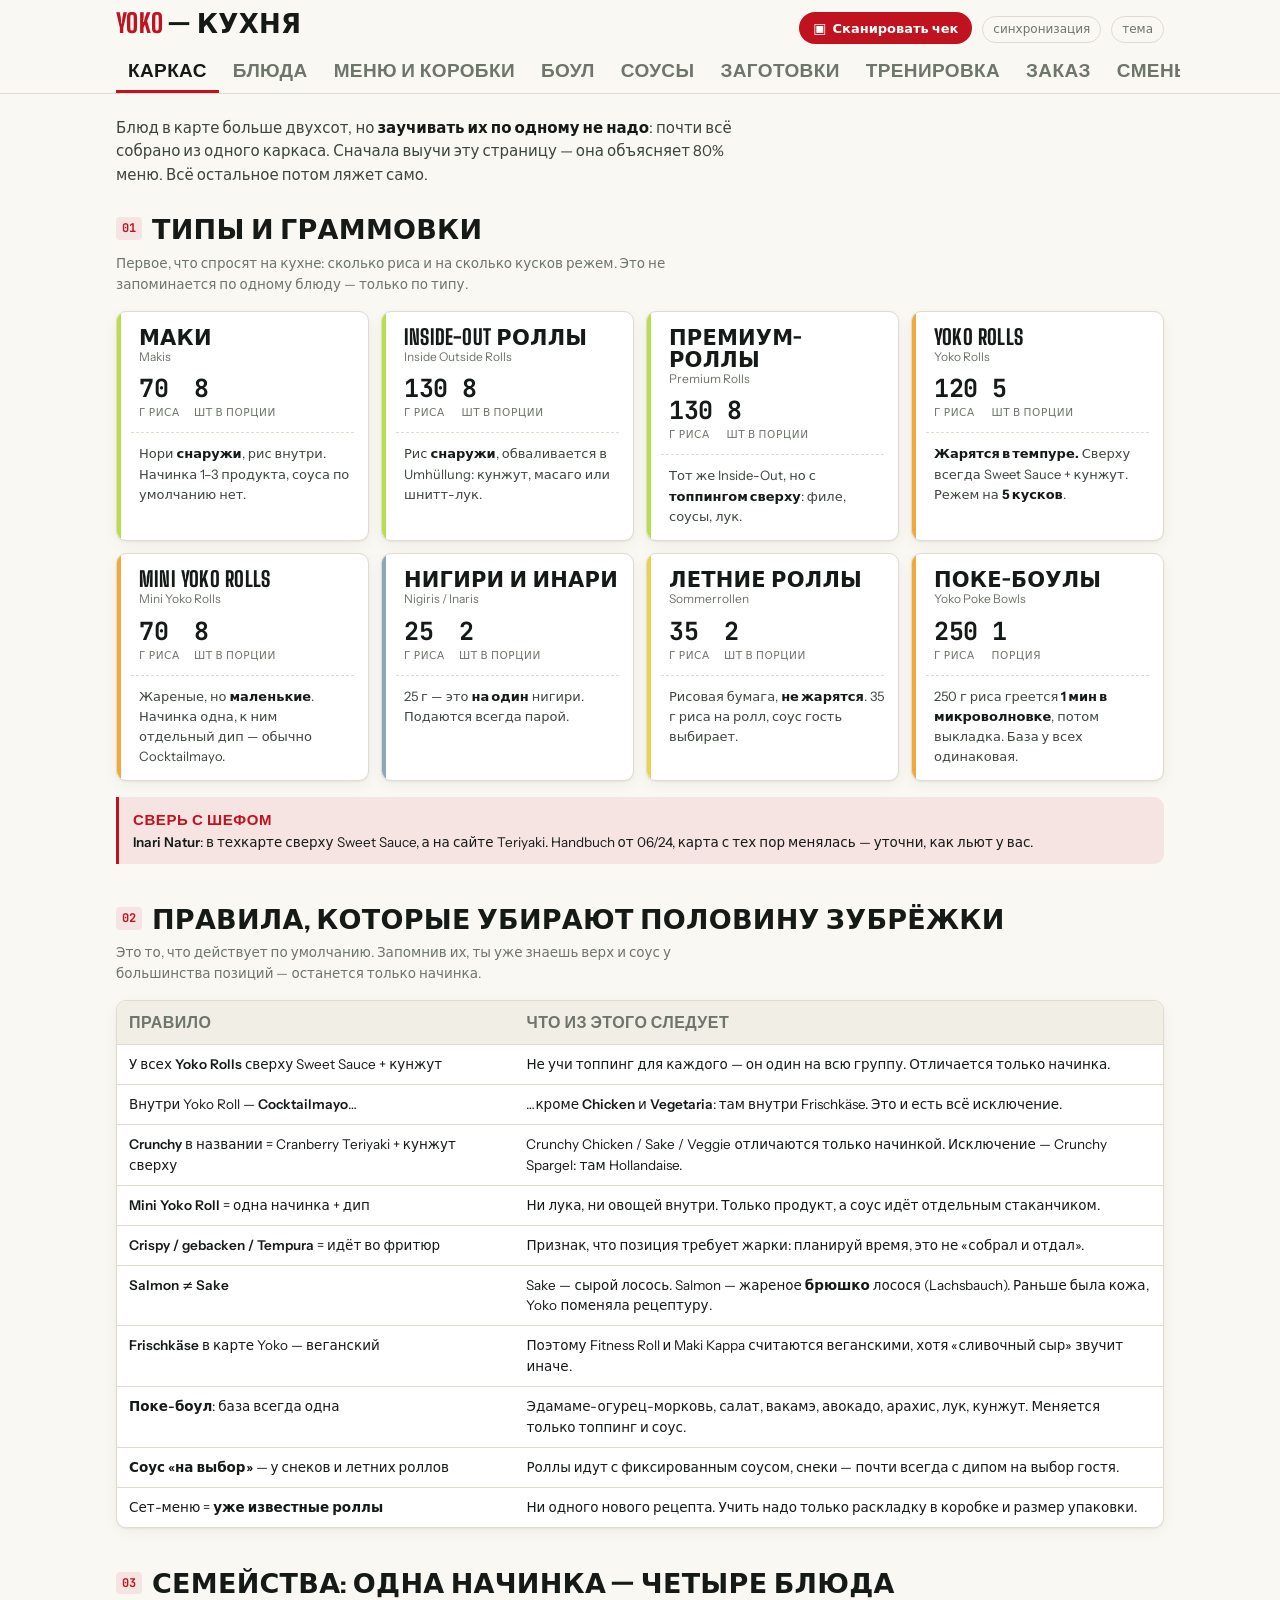
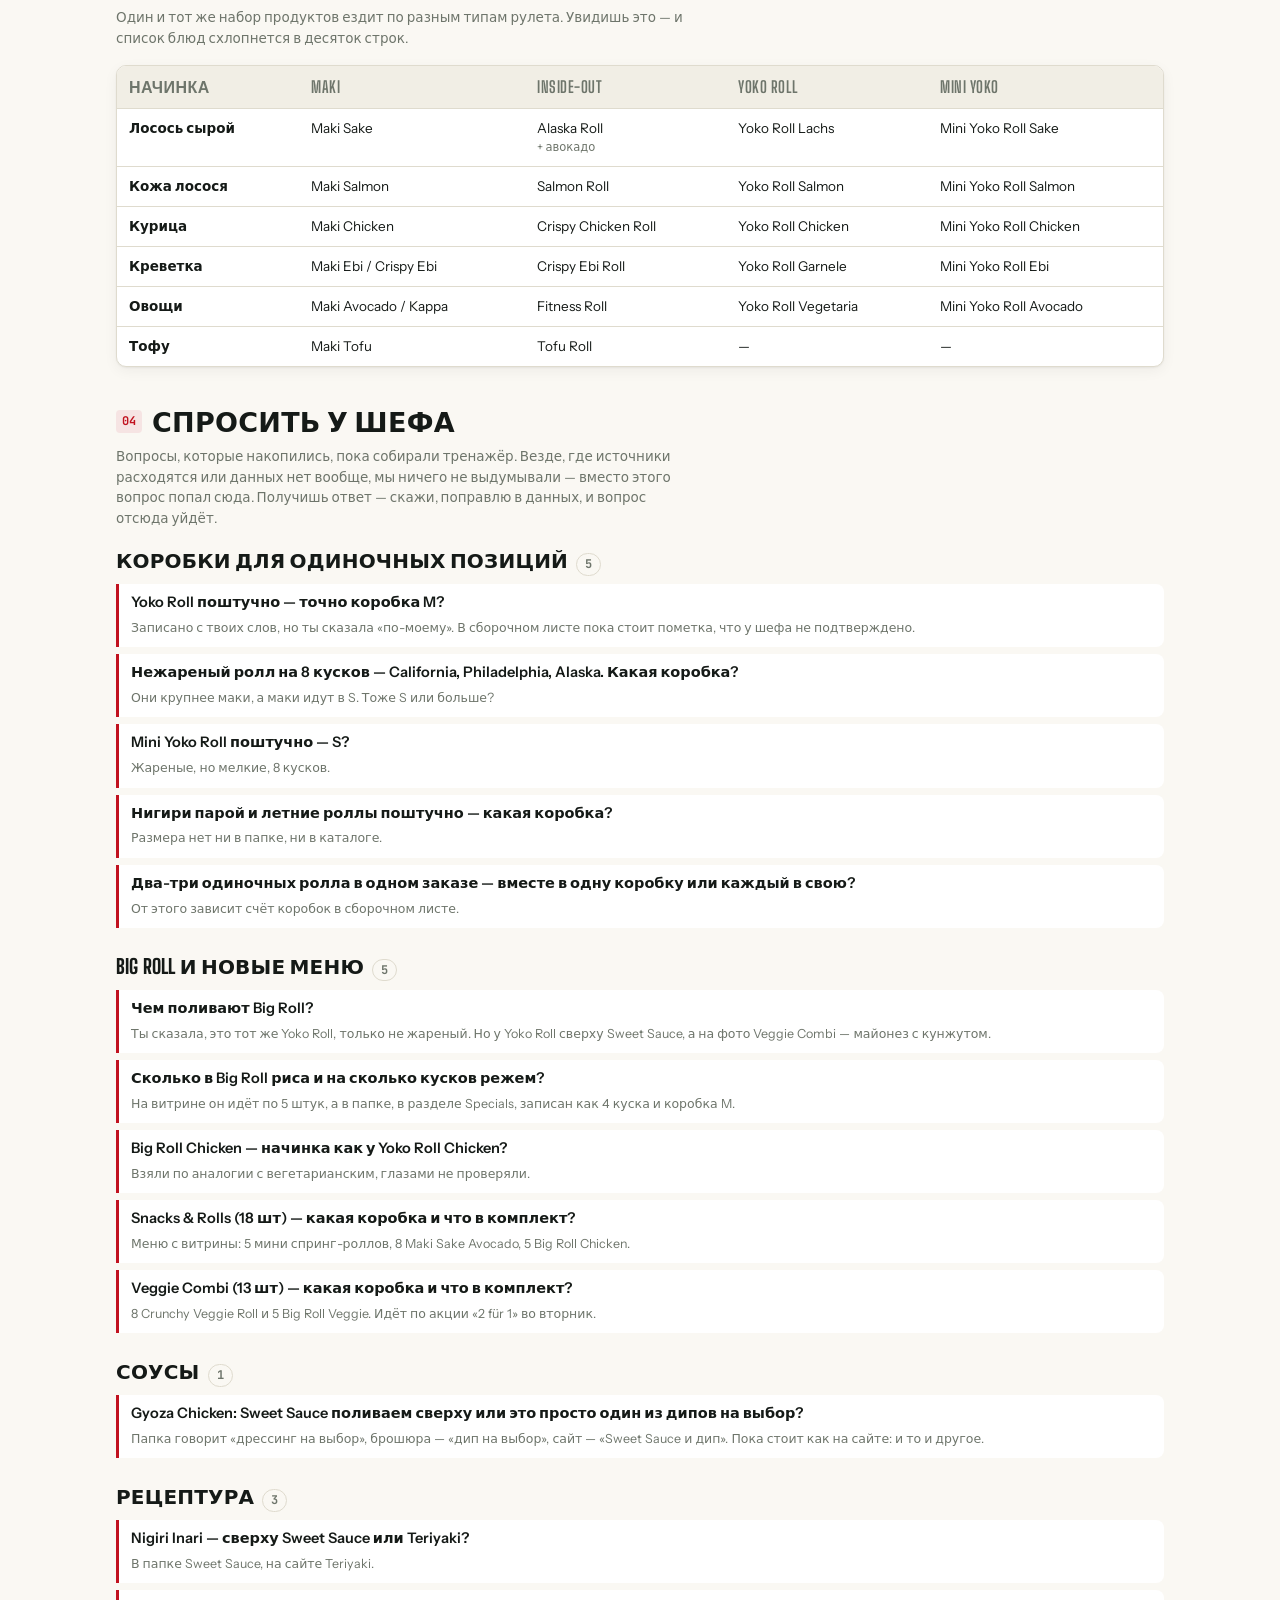
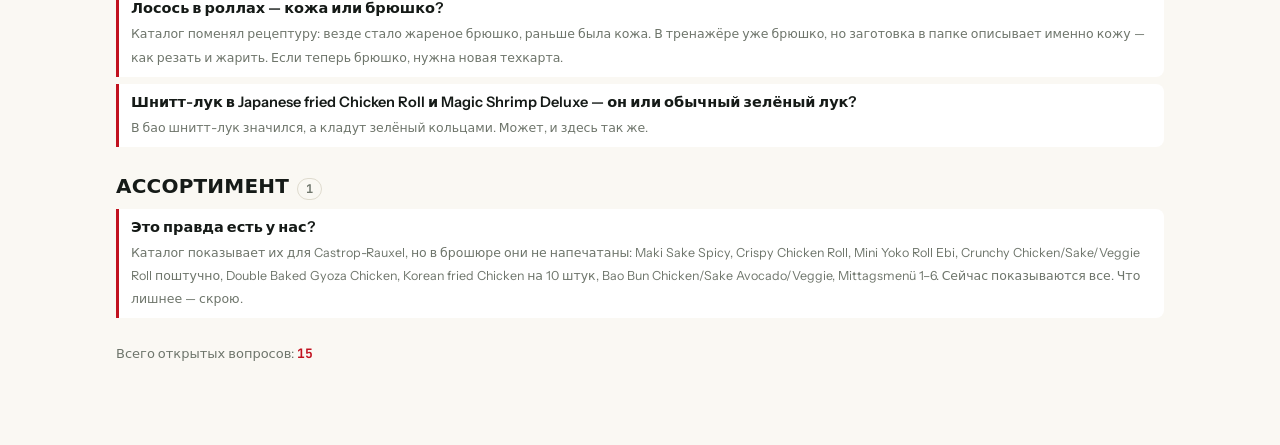
==== commit b7299f11: "Вопросы к шефу — на сайт, разделом 04 «Спросить у шефа» Лежали в ВОПРОСЫ.md, который с телефона на с" ====
--- a/index.html
+++ b/index.html
@@ -70,6 +70,10 @@
     <thead><tr><th>Начинка</th><th>Maki</th><th>Inside-Out</th><th>Yoko Roll</th><th>Mini Yoko</th></tr></thead>
     <tbody id="famBody"></tbody>
   </table></div>
+
+  <h2 class="sec"><span class="num">04</span>Спросить у шефа</h2>
+  <p class="seclede">Вопросы, которые накопились, пока собирали тренажёр. Везде, где источники расходятся или данных нет вообще, мы ничего не выдумывали — вместо этого вопрос попал сюда. Получишь ответ — скажи, поправлю в данных, и вопрос отсюда уйдёт.</p>
+  <div class="ask" id="askList"></div>
 </section>
 
 <section class="panel" id="p-dish" hidden>
@@ -240,11 +244,16 @@
     <button class="btn" id="calNext2" type="button" aria-label="Следующий месяц">→</button>
   </div>
   <div class="calfilter">
+    <span class="calviews" id="calView">
+      <button class="chip" data-v="grid" type="button" aria-pressed="true">сетка</button>
+      <button class="chip" data-v="list" type="button" aria-pressed="false">список</button>
+    </span>
     <button class="chip" id="calOnlyMine" type="button" aria-pressed="false">только мои смены</button>
     <button class="chip" id="calToday" type="button">сегодня</button>
   </div>
 
   <div class="caldays" id="calDays"></div>
+  <div id="calEdit" hidden></div>
 </section>
 
 </main>
--- a/styles.css
+++ b/styles.css
@@ -112,10 +112,10 @@
 .cell.blank b{visibility:hidden}
 /* белая ячейка = кладётся сверху, как в оригинале */
 .cell.on{background:transparent;color:var(--ink)}
-.cell.on b::after{content:" ↑";font-size:9px;opacity:.55}
+.cell.on b::after{content:" ↑ сверху";font-size:8.5px;font-weight:500;opacity:.6;letter-spacing:.01em}
 .cell.sc:not(.on) b{text-decoration:underline;text-decoration-color:var(--sauceline);
   text-decoration-thickness:1px;text-underline-offset:3px}
-.cell.sc:not(.on) b::after{content:" ↓";font-size:10px;color:var(--sauceline);opacity:1}
+.cell.sc:not(.on) b::after{content:" ↓ внутрь";font-size:8.5px;font-weight:500;color:var(--sauceline);opacity:1;letter-spacing:.01em}
 /* метка жарки */
 .fry{position:absolute;top:-2px;right:-2px;background:var(--red);color:#fff;font-family:"JetBrains Mono",monospace;
   font-size:8.5px;font-weight:700;padding:1px 4px;letter-spacing:.04em;line-height:1.3}
@@ -189,7 +189,7 @@
 .card .a{display:flex;flex-wrap:wrap;gap:6px;justify-content:center;padding-top:6px;border-top:1px dashed var(--line);width:100%;margin-top:4px}
 .ii{font-size:12.5px;line-height:1.25;color:var(--ink);font-weight:500}
 .ii.top{font-weight:700}
-.ii.top::after{content:" ↑";opacity:.55;font-size:10px}
+.ii.top::after{content:" ↑ сверху";opacity:.6;font-size:9px}
 .ii.sauce{font-weight:700;text-decoration:underline;text-decoration-thickness:2px;text-underline-offset:2px}
 .card .a .ii{white-space:normal;color:var(--ink)}
 .card .big{font-family:"JetBrains Mono",monospace;font-weight:700;font-size:40px;letter-spacing:-.02em}
@@ -366,7 +366,12 @@
 .rc-x:hover{color:var(--ink)}
 .rc-head{display:flex;gap:12px;align-items:flex-start;margin-bottom:12px;padding-right:26px}
 .rc-head img{width:84px;height:84px;object-fit:cover;border:2px solid var(--cellline);
-  border-radius:6px;flex:0 0 auto;background:var(--sunk)}
+  border-radius:6px;flex:0 0 auto;background:var(--sunk);display:block}
+/* Картинка стала кнопкой: по нажатию открывается полный размер. */
+.rcphoto{padding:0;border:0;background:none;flex:0 0 auto;cursor:zoom-in;line-height:0;
+  border-radius:6px}
+.rcphoto:hover img{border-color:var(--red)}
+.rcphoto:focus-visible{outline:2px solid var(--red);outline-offset:2px}
 .rc-t{min-width:0;display:flex;flex-direction:column;gap:2px}
 .rc-t h3{font-size:25px;text-transform:uppercase;line-height:1.02}
 .rc-t .ru{font-size:13px;color:var(--muted)}
@@ -475,8 +480,8 @@
 
 /* ---------- как складывать ---------- */
 .pack{border:1px solid var(--line);border-radius:8px;padding:10px 12px;margin-bottom:8px;background:var(--paper)}
-.packhead{display:flex;align-items:center;gap:10px;margin-bottom:7px}
-.packhead .setthumb{flex:0 0 auto;width:54px;height:36px;border-radius:4px;overflow:hidden;
+.packhead{display:flex;align-items:center;gap:10px;margin-bottom:8px}
+.packhead .setthumb{flex:0 0 auto;width:62px;height:46px;border-radius:4px;overflow:hidden;
   border:1px solid var(--line);background:var(--sunk);padding:0;cursor:pointer}
 .packhead .setthumb img{width:100%;height:100%;object-fit:cover;display:block}
 .packhead .setthumb.none{cursor:default}
@@ -484,14 +489,54 @@
 .packhead .pt b{font-size:14.5px;font-weight:600}
 .boxtag{font-family:"JetBrains Mono",monospace;font-size:11.5px;font-weight:700;
   background:var(--ink);color:var(--paper);border-radius:5px;padding:2px 8px;white-space:nowrap}
-.packkit{display:flex;flex-wrap:wrap;gap:6px;align-items:center;margin:0 0 6px;font-size:12.5px}
-.packkit .lbl,.boxsum .lbl{font-size:11px;text-transform:uppercase;letter-spacing:.05em;color:var(--muted);font-weight:600}
-.packkit .tag{border:2px solid var(--cellline);border-radius:5px;padding:2px 8px;font-size:12.5px}
-.packitems{display:flex;flex-wrap:wrap;gap:5px;margin:0;font-size:12px;color:var(--ink-2)}
+/* Размер коробки — первое, что нужно глазу: крупная буква слева. */
+.boxbig{flex:0 0 auto;display:flex;flex-direction:column;align-items:center;justify-content:center;
+  min-width:46px;padding:2px 6px 3px;border:2px solid var(--cellline);border-radius:6px;line-height:1}
+.boxbig b{font-family:"Big Shoulders Display","Arial Narrow",sans-serif;font-weight:800;font-size:30px}
+.boxbig i{font-style:normal;font-size:8.5px;text-transform:uppercase;letter-spacing:.06em;color:var(--muted)}
+.boxbig.unk{border-style:dashed}
+/* Миниатюра стоит вплотную к букве: размер коробки и вид блюда читаются одним взглядом. */
+.packhead .thumb{width:46px;height:46px}
+.packhead .setthumb,.packhead .thumb{margin-left:-3px}
+.boxbig.unk b{color:var(--muted)}
+
+.packhead .pt{display:flex;flex-direction:column;min-width:0;flex:1 1 auto}
+.packhead .pt b{font-size:15px;font-weight:600;line-height:1.15}
+.pqty{font-size:11.5px;color:var(--muted);line-height:1.2}
+.pqty .mono{font-weight:700;color:var(--red)}
+
+/* Соусы и комплект — главное в карточке, поэтому отдельной полосой и цветом. */
+.packkit{display:flex;flex-wrap:wrap;gap:6px;align-items:center;margin:0 0 8px;padding:0}
+.packkit .lbl,.packitems .lbl,.boxsum .lbl{font-size:10px;text-transform:uppercase;letter-spacing:.06em;
+  font-weight:700;color:var(--red)}
+/* Подпись на своей строке: иначе первый стаканчик прилипает к ней, и ряд
+   соусов выходит рваным. */
+.packkit .lbl{flex:0 0 100%;margin-bottom:1px}
+.packkit .sauce{font-size:14px;font-weight:600;color:var(--red);background:var(--surface);
+  border:1.5px solid var(--red);border-radius:6px;padding:2px 10px;white-space:nowrap}
+.packkit .sauce .mono{font-weight:700}
+.packkit.none{background:none}
+.packkit.none .lbl{color:var(--muted)}
+.packkit.none .sauce.nil{font-size:12.5px;font-weight:400;color:var(--muted);background:none;border:0;padding:2px 0}
+
+.packitems{display:flex;flex-wrap:wrap;gap:5px;align-items:center;margin:0;font-size:12px;color:var(--ink-2)}
+.packitems .lbl{color:var(--muted)}
 .packitems .pi{background:var(--sunk);border-radius:5px;padding:2px 8px}
 .packitems .pi .mono{font-weight:700;color:var(--ink)}
 .packnote{font-size:12px;color:var(--muted);margin:6px 0 0}
-.boxsum{margin-top:10px;padding-top:9px;border-top:1px dashed var(--line);gap:7px;align-items:center}
+
+/* Коробки достаёшь до раскладки, поэтому итог стоит первой строкой раздела. */
+.boxsum{display:flex;flex-wrap:wrap;gap:7px;align-items:center;margin:0 0 10px;
+  padding:8px 10px;border:1px dashed var(--line);border-radius:7px;background:var(--surface)}
+.boxchip{font-family:"JetBrains Mono",monospace;font-size:14px;font-weight:700;
+  border:2px solid var(--cellline);border-radius:6px;padding:2px 10px}
+.boxchip.b-S{background:var(--green-band);color:var(--green-ink)}
+.boxchip.b-M{background:var(--yellow-band);color:var(--yellow-ink)}
+.boxchip.b-L{background:var(--amber-band);color:var(--amber-ink)}
+.boxchip.b-XL{background:var(--red-soft);color:var(--red)}
+
+.pack.done{opacity:.4}
+.pack.done .pt b{text-decoration:line-through;text-decoration-thickness:1px}
 .wcell .wt u.cutinfo{color:var(--red);font-weight:600;opacity:.9}
 
 /* ---------- ручная сборка заказа ---------- */
@@ -646,16 +691,71 @@
 .calp i{font-style:normal;font-size:11px;color:var(--muted);margin-left:5px}
 .calp.me{border-color:var(--red);background:var(--red);color:#fff;font-weight:600}
 .calp.me i{color:rgba(255,255,255,.82)}
-.calp.off{text-decoration:line-through;opacity:.5}
 .calnone{font-size:12.5px;color:var(--muted)}
 
-.caledit{border-top:1px solid var(--line);padding:10px 11px 12px;display:flex;flex-direction:column;gap:7px;
-  background:var(--paper)}
+.caledit{border:2px solid var(--ink);border-radius:var(--r);padding:11px 12px 13px;
+  display:flex;flex-direction:column;gap:7px;background:var(--surface);box-shadow:var(--sh);margin-top:10px}
+.calehead{display:flex;align-items:center;gap:10px;margin-bottom:3px}
+.calehead b{flex:1 1 auto;font-family:"Big Shoulders Display","Arial Narrow",sans-serif;
+  font-weight:800;font-size:21px;text-transform:uppercase;line-height:1.1}
 .calerow{display:flex;align-items:center;gap:7px;flex-wrap:wrap}
 .calerow>b{flex:0 0 82px;font-size:13.5px}
 .calerow input,.calerow select{font:inherit;font-size:13px;color:var(--ink);background:var(--surface);
   border:1px solid var(--line);border-radius:7px;padding:5px 8px;min-width:0;flex:1 1 110px}
 .calerow .btn{padding:4px 10px;font-size:12px}
-.calerow .calof.on{border-color:var(--red);color:var(--red);font-weight:600}
 .calerow.done{justify-content:flex-end}
 @media print{.calme,.calhead .btn,.calfilter,.caledit,.scanrow{display:none!important}}
+
+/* ---------- смены: сетка как на бумажном Dienstplan ---------- */
+.calviews{display:inline-flex;gap:2px;border:1px solid var(--line);border-radius:99px;padding:2px}
+.calviews .chip{border:0;background:none}
+.calviews .chip[aria-pressed="true"]{background:var(--ink);color:var(--paper)}
+/* Семь колонок не ужимаются до нечитаемого: на телефоне сетка едет вбок,
+   зато выглядит ровно так же, как лист в папке. */
+.calgridwrap{overflow-x:auto;-webkit-overflow-scrolling:touch;margin:0 -16px;padding:0 16px 4px}
+.calgrid{display:grid;grid-template-columns:repeat(7,minmax(104px,1fr));gap:0;
+  border:1px solid var(--cellline);border-radius:6px;overflow:hidden;min-width:756px}
+.calhcell{border-right:1px solid var(--cellline);border-bottom:1px solid var(--cellline);
+  background:var(--sunk);padding:5px 7px;line-height:1.15;min-width:0}
+.calhcell:nth-child(7n){border-right:0}
+.calhcell b{display:block;font-size:12px;text-transform:capitalize;overflow:hidden;text-overflow:ellipsis}
+.calhcell i{display:block;font-style:normal;font-size:10px;color:var(--muted)}
+.calcell{display:flex;flex-direction:column;align-items:stretch;gap:3px;text-align:left;
+  font:inherit;color:inherit;background:var(--surface);border:0;
+  border-right:1px solid var(--cellline);border-bottom:1px solid var(--cellline);
+  padding:5px 7px 8px;min-height:104px;cursor:pointer;min-width:0}
+.calcell:nth-child(7n){border-right:0}
+.calcell.out{background:var(--sunk);cursor:default;opacity:.5}
+.calcell.empty .calnames:empty::after{content:"—";color:var(--muted);font-size:12px}
+.calcell:hover:not(.out){background:var(--sunk)}
+.calnum{font-family:"JetBrains Mono",monospace;font-size:15px;font-weight:700;
+  border-bottom:1px solid var(--line);padding-bottom:2px;margin-bottom:1px}
+.calnames{display:flex;flex-direction:column;gap:1px;min-width:0}
+.caln{font-size:12px;line-height:1.3;white-space:nowrap;overflow:hidden;text-overflow:ellipsis}
+.caln i{font-style:normal;font-size:10.5px;color:var(--muted);margin-left:4px}
+.caln.me{font-weight:700;color:var(--red)}
+.calcell.mine{background:var(--red-soft)}
+.calcell.mine .calnum{color:var(--red)}
+.calcell.today .calnum{background:var(--ink);color:var(--paper);border-radius:4px;
+  padding:0 5px 2px;border-bottom-color:transparent}
+.calcell.sel{outline:2px solid var(--ink);outline-offset:-2px}
+.calcell.dim:not(.mine){opacity:.35}
+@media print{
+  .calgridwrap{overflow:visible;margin:0;padding:0}
+  .calgrid{min-width:0;page-break-inside:avoid}
+  .calcell{min-height:88px}
+}
+
+/* ---------- спросить у шефа ---------- */
+.ask{display:flex;flex-direction:column;gap:16px}
+.askg h3{display:flex;align-items:baseline;gap:8px;font-size:20px;text-transform:uppercase;
+  margin-bottom:8px;color:var(--ink)}
+.askg .askn{font-family:"JetBrains Mono",monospace;font-size:12px;font-weight:700;color:var(--muted);
+  border:1px solid var(--line);border-radius:99px;padding:1px 8px}
+.askq{border-left:3px solid var(--red);background:var(--surface);border-radius:0 8px 8px 0;
+  padding:9px 12px;margin-bottom:7px}
+.askq b{display:block;font-size:14.5px;font-weight:600;line-height:1.3;margin-bottom:3px}
+.askq i{font-style:normal;font-size:12.5px;color:var(--muted);line-height:1.45}
+.asktotal{font-size:13px;color:var(--muted);margin:2px 0 0}
+.asktotal b{font-family:"JetBrains Mono",monospace;color:var(--red)}
+@media print{.ask{break-inside:avoid}}
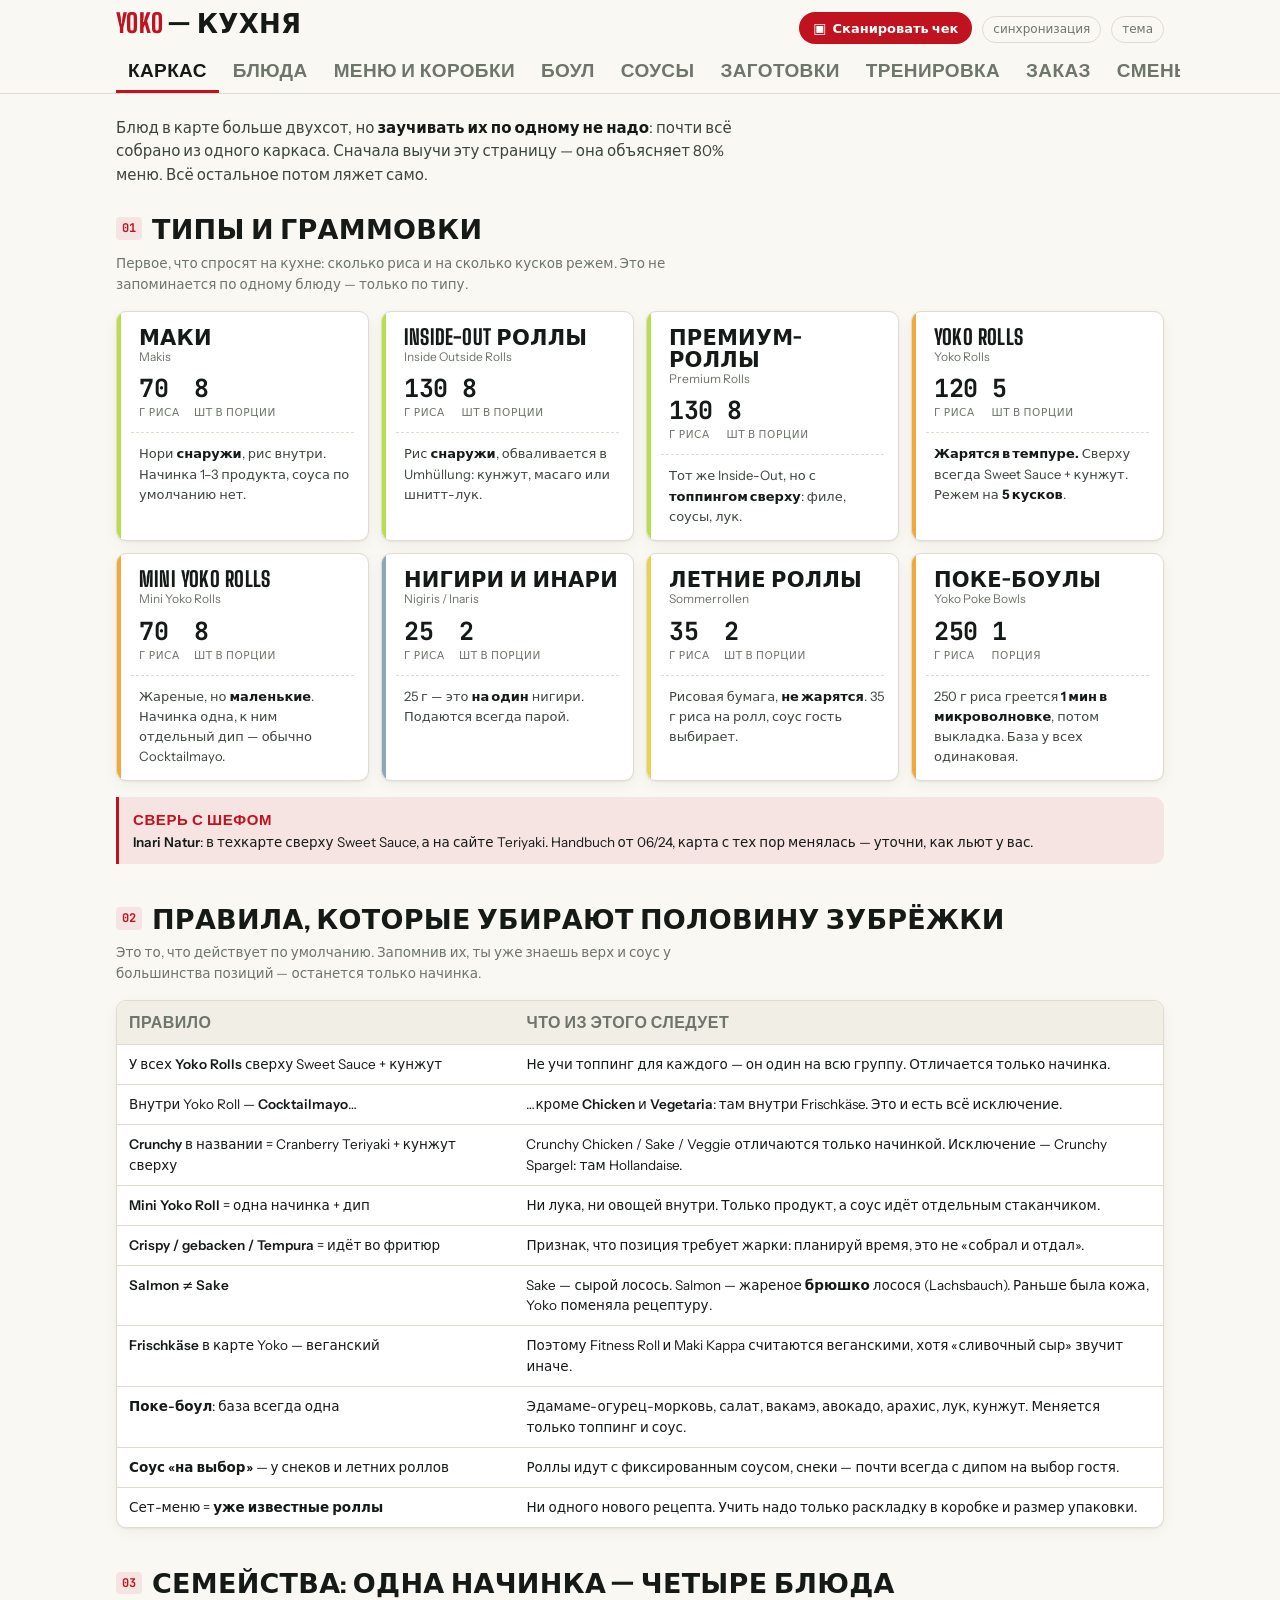
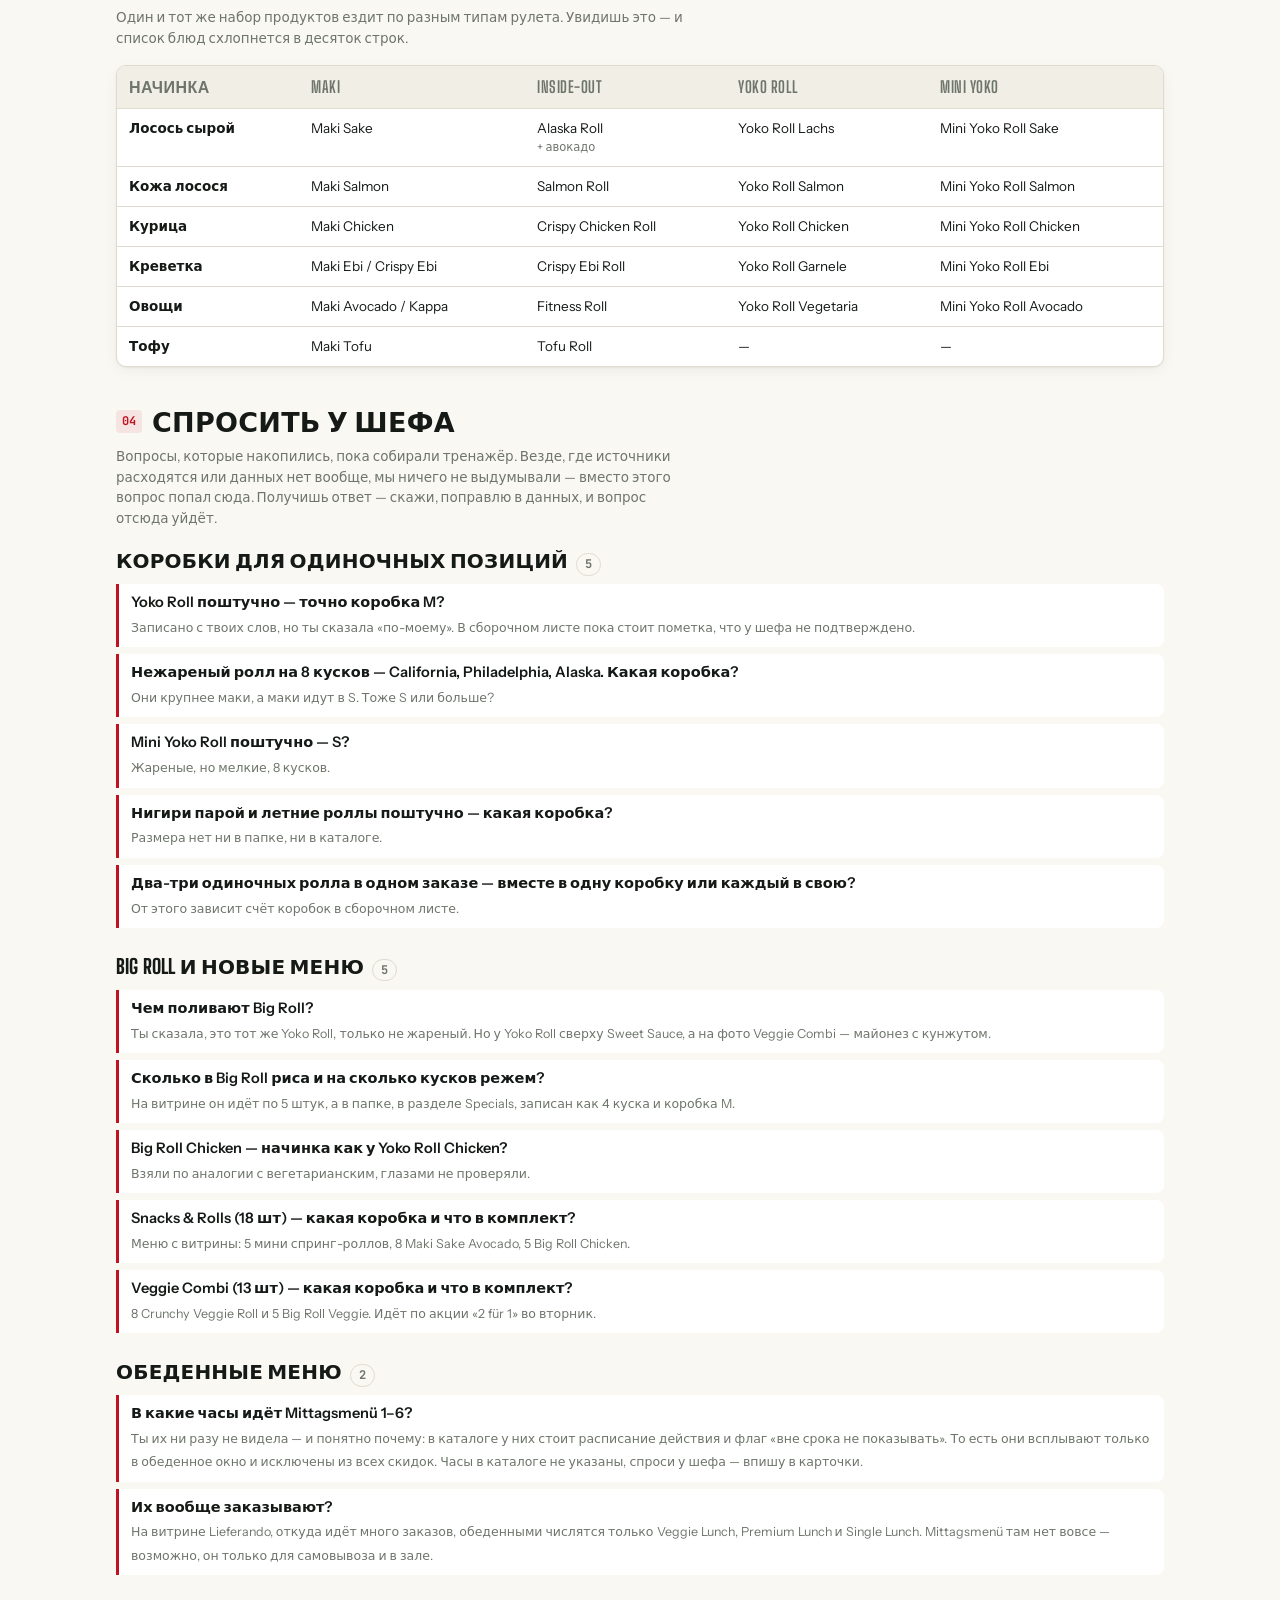
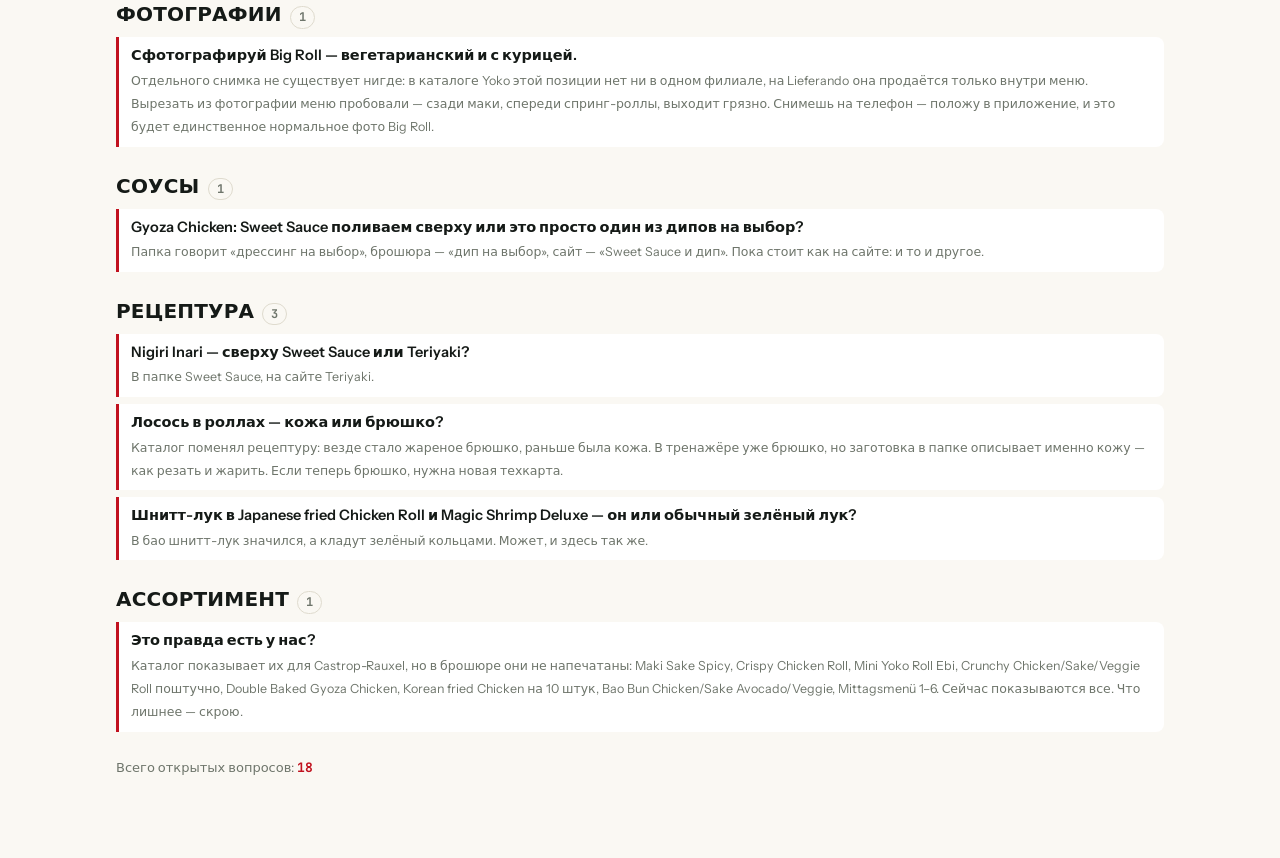
==== commit 02e5f695: "Жареное: шпаргалка по соусам и отдельный режим тренировки Kate путалась, каким соусом поливать какой" ====
--- a/index.html
+++ b/index.html
@@ -130,14 +130,19 @@
 <section class="panel" id="p-sauce" hidden>
   <p class="lede">Соусов всего десяток. <b>Sweet Sauce</b> и <b>Yoko Cocktailmayonnaise</b> — рабочая пара, они закрывают большинство позиций. Остальные встречаются точечно.</p>
 
-  <h2 class="sec"><span class="num">01</span>Карта соусов</h2>
+  <h2 class="sec"><span class="num">01</span>Жареное: что поливаем, что в коробку</h2>
+  <p class="seclede">Шестнадцать жареных роллов укладываются в три правила и одно исключение. Запоминай правило, а не каждый ролл. Тренировать — во вкладке «Тренировка», режим «Жареное».</p>
+  <div class="frygrid" id="fryCheat"></div>
+  <p class="frynote">К любому отдельному заказу суши дополнительно: <b>васаби, имбирь, соевый</b>.</p>
+
+  <h2 class="sec"><span class="num">02</span>Карта соусов</h2>
   <p class="seclede">Колонка «где» — самое полезное: по ней видно, какой соус к чему идёт по умолчанию.</p>
   <div class="tw"><table>
     <thead><tr><th style="width:24%">Соус</th><th style="width:20%">Что это</th><th>Где используется</th></tr></thead>
     <tbody id="sauceBody"></tbody>
   </table></div>
 
-  <h2 class="sec"><span class="num">02</span>Соус на выбор гостя</h2>
+  <h2 class="sec"><span class="num">03</span>Соус на выбор гостя</h2>
   <p class="seclede">Есть позиции, где соус не фиксирован — гость выбирает из списка. Их надо знать наизусть, чтобы не тормозить на кассе.</p>
   <div class="tw"><table>
     <thead><tr><th style="width:34%">Позиция</th><th class="n" style="width:14%">Порция</th><th>Варианты дипа (50 мл)</th></tr></thead>
@@ -160,6 +165,7 @@
     <div class="tr-modes" id="trModes">
       <button class="chip" data-m="fill" aria-pressed="true" type="button">Что внутри</button>
       <button class="chip" data-m="sauce" aria-pressed="false" type="button">Какой соус</button>
+      <button class="chip" data-m="fry" aria-pressed="false" type="button">Жареное</button>
       <button class="chip" data-m="gram" aria-pressed="false" type="button">Граммовки</button>
       <button class="chip" data-m="quiz" aria-pressed="false" type="button">Тест</button>
     </div>
--- a/styles.css
+++ b/styles.css
@@ -759,3 +759,29 @@
 .asktotal{font-size:13px;color:var(--muted);margin:2px 0 0}
 .asktotal b{font-family:"JetBrains Mono",monospace;color:var(--red)}
 @media print{.ask{break-inside:avoid}}
+
+/* ---------- жареное: шпаргалка и тренировка ---------- */
+/* Не .fry: этот класс у значка «ФРИ» — с абсолютным позиционированием и
+   красным фоном, на контейнере он ломает всю вкладку. */
+.frygrid{display:grid;grid-template-columns:repeat(auto-fill,minmax(250px,1fr));gap:10px}
+.frycard{border:1px solid var(--line);border-top:4px solid var(--amber);border-radius:var(--r);
+  background:var(--surface);padding:11px 13px 12px}
+.frycard.fry-crunchy{border-top-color:var(--red)}
+.frycard.fry-mini{border-top-color:var(--yellow)}
+.frycard.fry-taste{border-top-color:var(--slate)}
+.frycard h3{display:flex;align-items:baseline;gap:8px;font-size:21px;text-transform:uppercase;margin-bottom:3px}
+.frycount{font-family:"JetBrains Mono",monospace;font-size:12px;font-weight:700;color:var(--muted);
+  border:1px solid var(--line);border-radius:99px;padding:1px 8px}
+.fryrule{font-size:14px;font-weight:600;margin:0 0 8px;color:var(--ink)}
+.frywhat{display:flex;flex-direction:column;gap:4px;margin-bottom:8px}
+.frywhat span{font-size:14px;font-weight:600}
+.frywhat em,.fryans em{display:block;font-style:normal;font-size:10px;font-weight:700;text-transform:uppercase;
+  letter-spacing:.06em;color:var(--muted)}
+.frylist{margin:0;padding-left:17px;font-size:13px;color:var(--ink-2);line-height:1.55}
+.frylist i{font-style:normal;font-size:11px;color:var(--muted)}
+.fryin{font-size:11px;color:var(--muted)}
+.frynote{font-size:12.5px;color:var(--muted);margin:10px 0 0}
+.fryans{display:flex;flex-direction:column;gap:10px;margin:14px 0 6px}
+.fryans b{font-size:16px;font-weight:600}
+.fryans b i{font-style:normal;font-size:12px;font-weight:400;color:var(--muted)}
+.fryhint{font-size:13px;color:var(--muted);max-width:40ch;margin:4px 0 0}
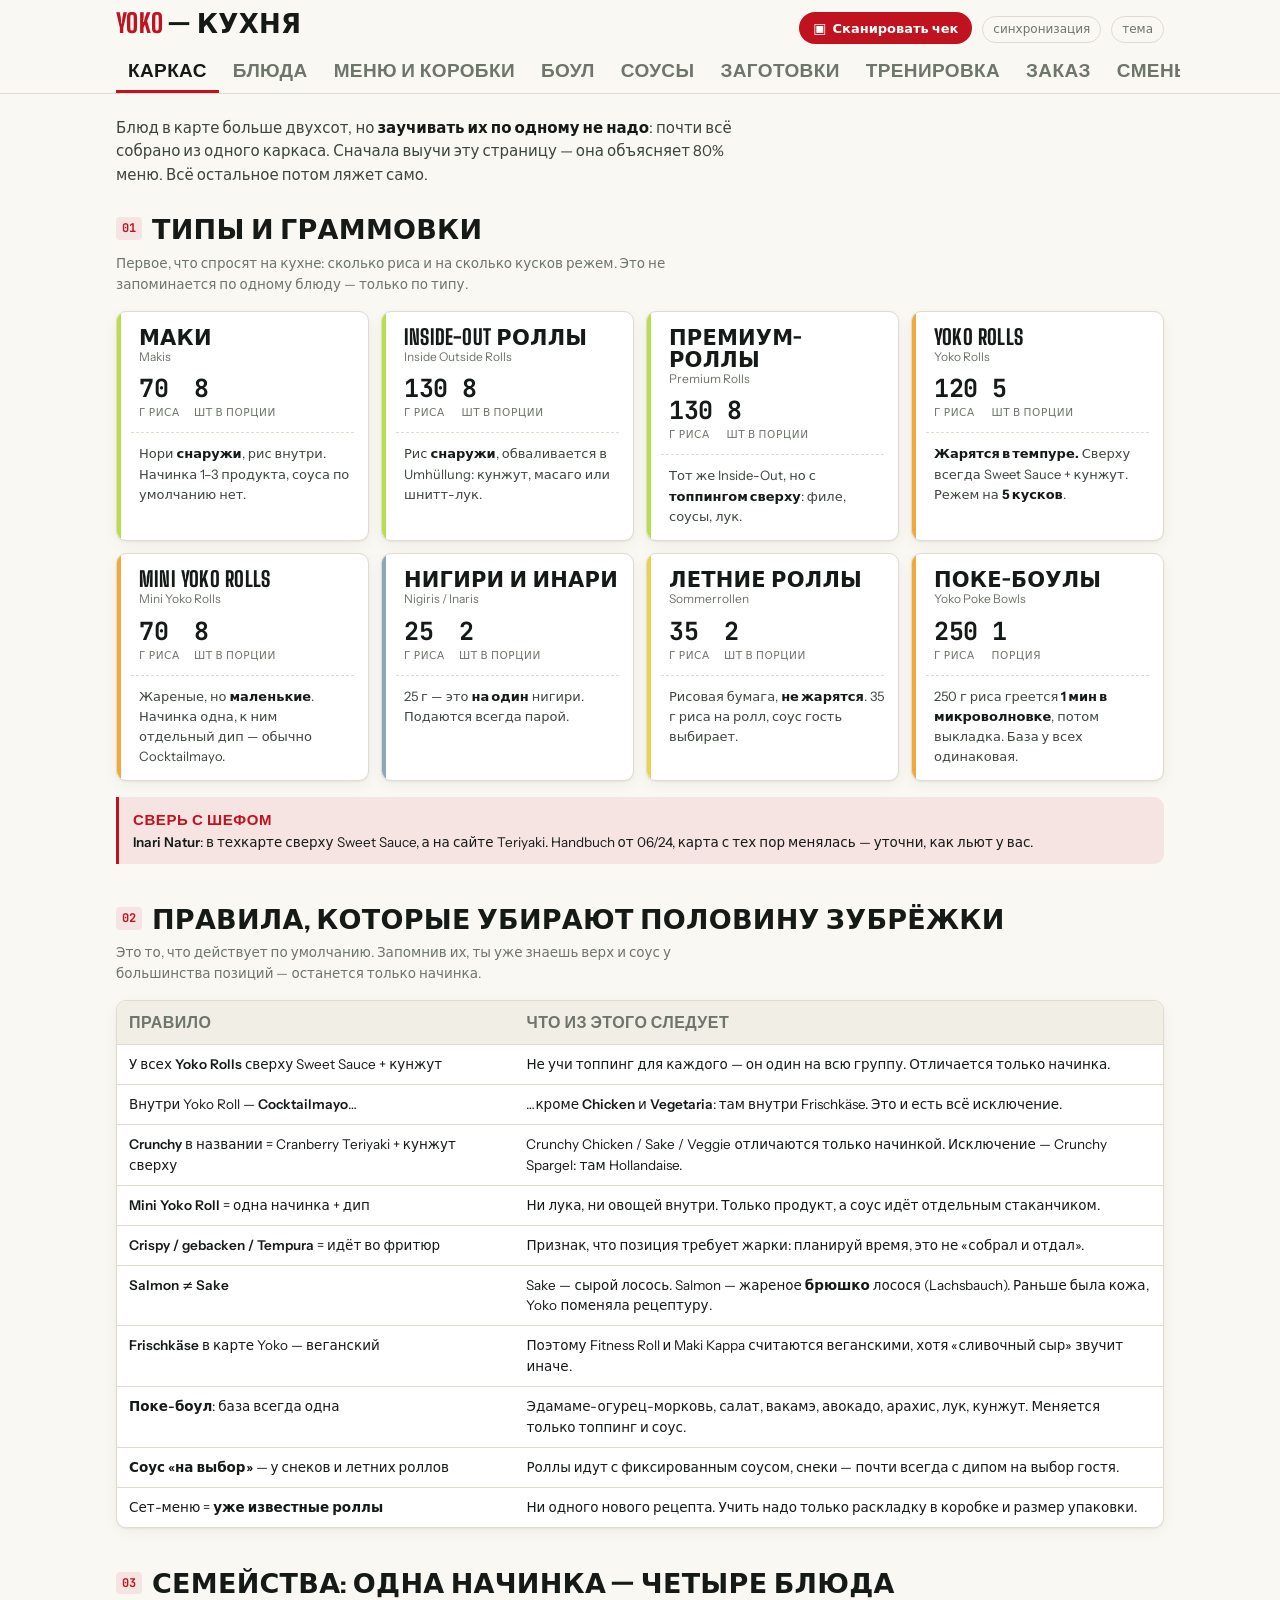
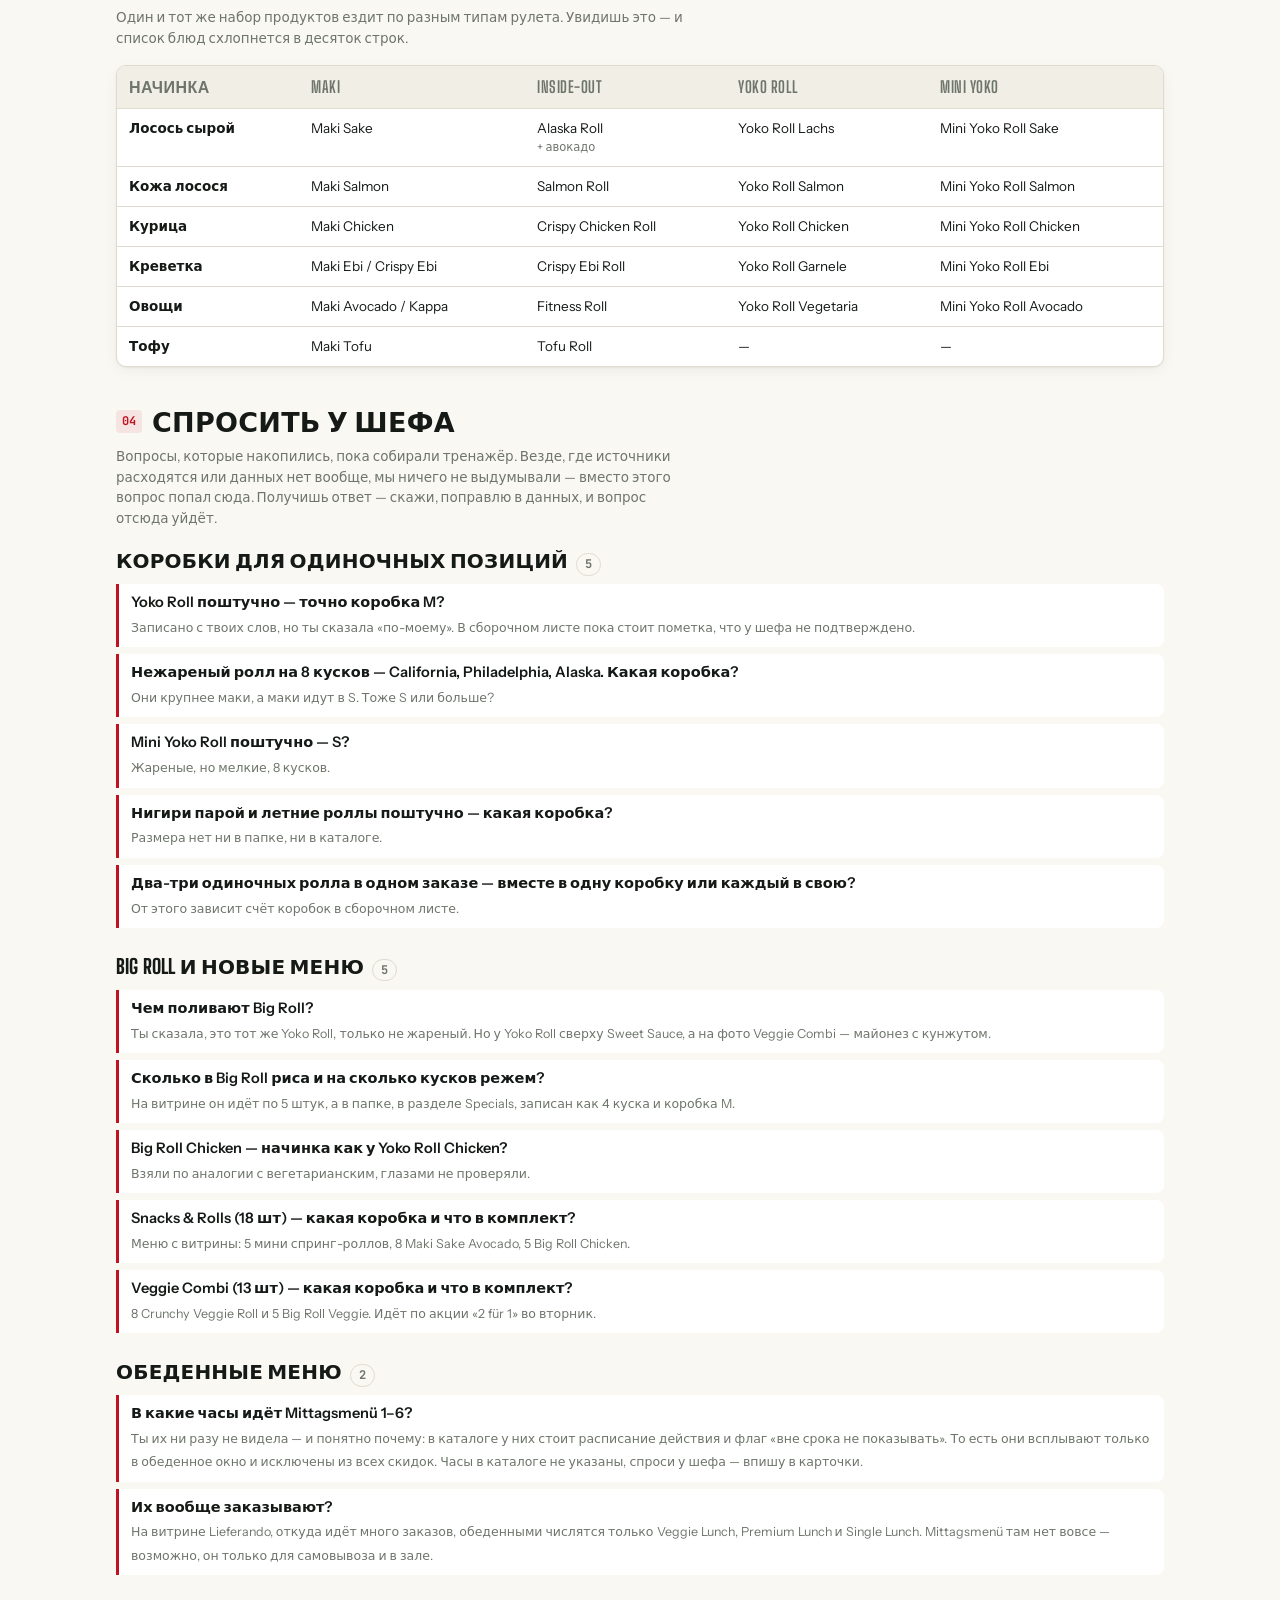
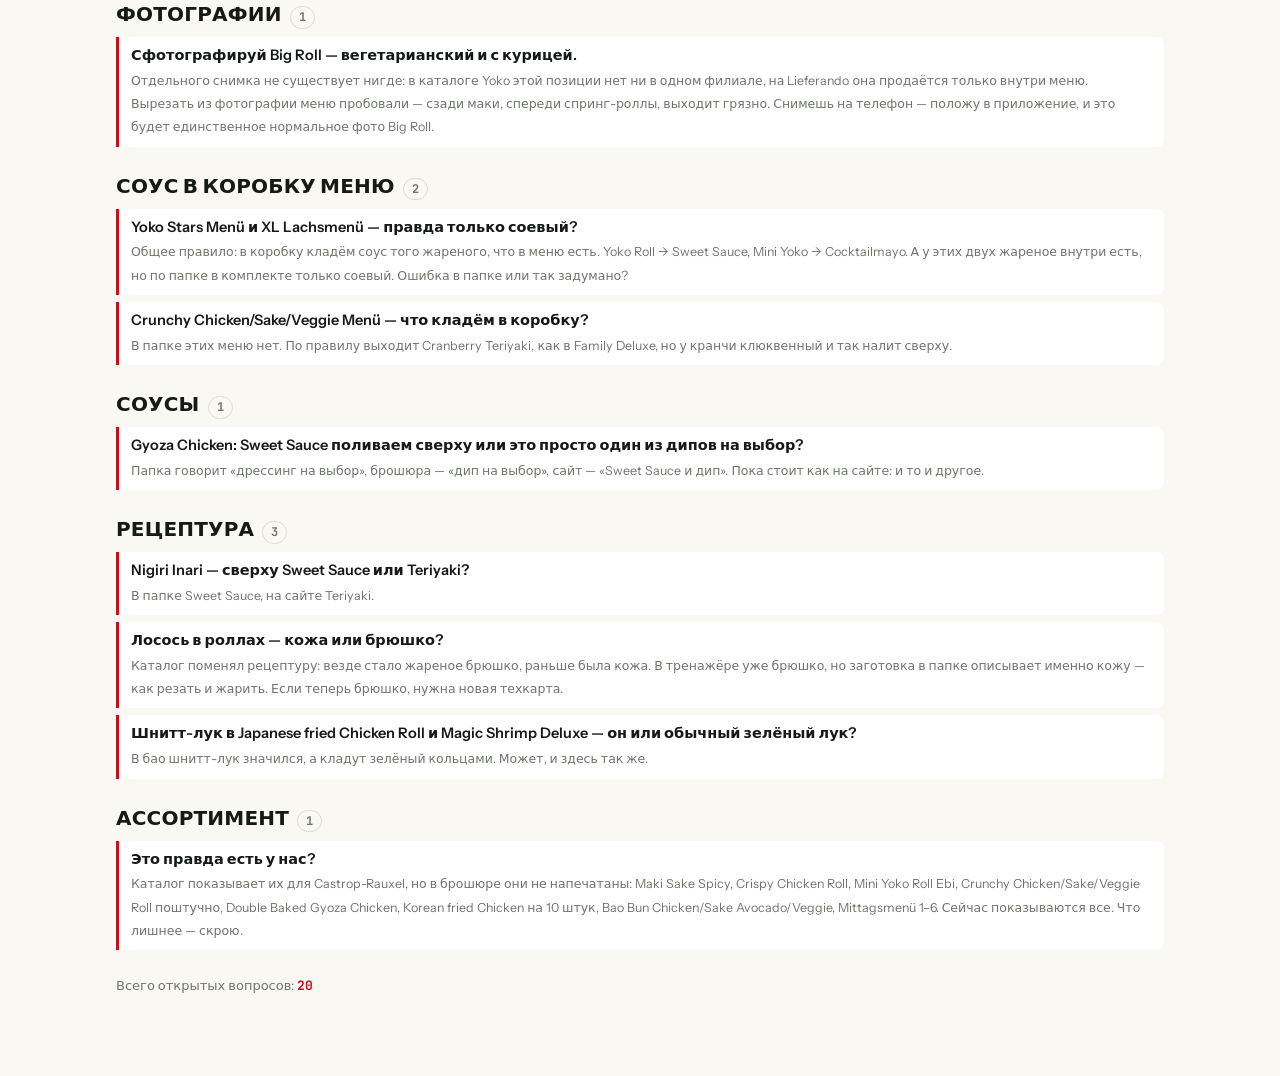
==== commit 52df2498: "Crunchy: майонез сверху; какой соус класть в коробку меню Кранчи. Kate заметила по фото: Cocktailmay" ====
--- a/index.html
+++ b/index.html
@@ -135,14 +135,18 @@
   <div class="frygrid" id="fryCheat"></div>
   <p class="frynote">К любому отдельному заказу суши дополнительно: <b>васаби, имбирь, соевый</b>.</p>
 
-  <h2 class="sec"><span class="num">02</span>Карта соусов</h2>
+  <h2 class="sec"><span class="num">02</span>Меню: какой соус в коробку</h2>
+  <p class="seclede"><b>В коробку меню кладём стаканчиком соус того жареного, что в нём есть:</b> Yoko Roll → Sweet Sauce, Mini Yoko → Cocktailmayo, Crunch → Cranberry Teriyaki. Нет жареного — соевый. Васаби и имбирь кладём всегда, поэтому в таблице их нет.</p>
+  <div class="mscups" id="menuSauce"></div>
+
+  <h2 class="sec"><span class="num">03</span>Карта соусов</h2>
   <p class="seclede">Колонка «где» — самое полезное: по ней видно, какой соус к чему идёт по умолчанию.</p>
   <div class="tw"><table>
     <thead><tr><th style="width:24%">Соус</th><th style="width:20%">Что это</th><th>Где используется</th></tr></thead>
     <tbody id="sauceBody"></tbody>
   </table></div>
 
-  <h2 class="sec"><span class="num">03</span>Соус на выбор гостя</h2>
+  <h2 class="sec"><span class="num">04</span>Соус на выбор гостя</h2>
   <p class="seclede">Есть позиции, где соус не фиксирован — гость выбирает из списка. Их надо знать наизусть, чтобы не тормозить на кассе.</p>
   <div class="tw"><table>
     <thead><tr><th style="width:34%">Позиция</th><th class="n" style="width:14%">Порция</th><th>Варианты дипа (50 мл)</th></tr></thead>
--- a/styles.css
+++ b/styles.css
@@ -785,3 +785,17 @@
 .fryans b{font-size:16px;font-weight:600}
 .fryans b i{font-style:normal;font-size:12px;font-weight:400;color:var(--muted)}
 .fryhint{font-size:13px;color:var(--muted);max-width:40ch;margin:4px 0 0}
+
+/* ---------- меню: какой соус в коробку ---------- */
+.mscups{display:grid;grid-template-columns:repeat(auto-fill,minmax(270px,1fr));gap:10px}
+.msgroup{border:1px solid var(--line);border-left:4px solid var(--red);border-radius:var(--r);
+  background:var(--surface);padding:10px 13px 11px}
+.msgroup.unk{border-left-color:var(--line);opacity:.8}
+.msgroup h3{display:flex;align-items:baseline;gap:8px;font-size:17px;margin-bottom:6px;color:var(--red)}
+.msgroup.unk h3{color:var(--muted);font-size:15px}
+.msgroup ul{margin:0;padding-left:17px;font-size:13.5px;line-height:1.6}
+.msgroup li b{font-weight:600}
+.msmult{font-family:"JetBrains Mono",monospace;font-size:11.5px;font-weight:700;color:var(--red)}
+.msfried{font-size:11px;color:var(--muted)}
+.msnote{display:block;font-size:11.5px;color:var(--warn)}
+.mswarn b{color:var(--warn)}
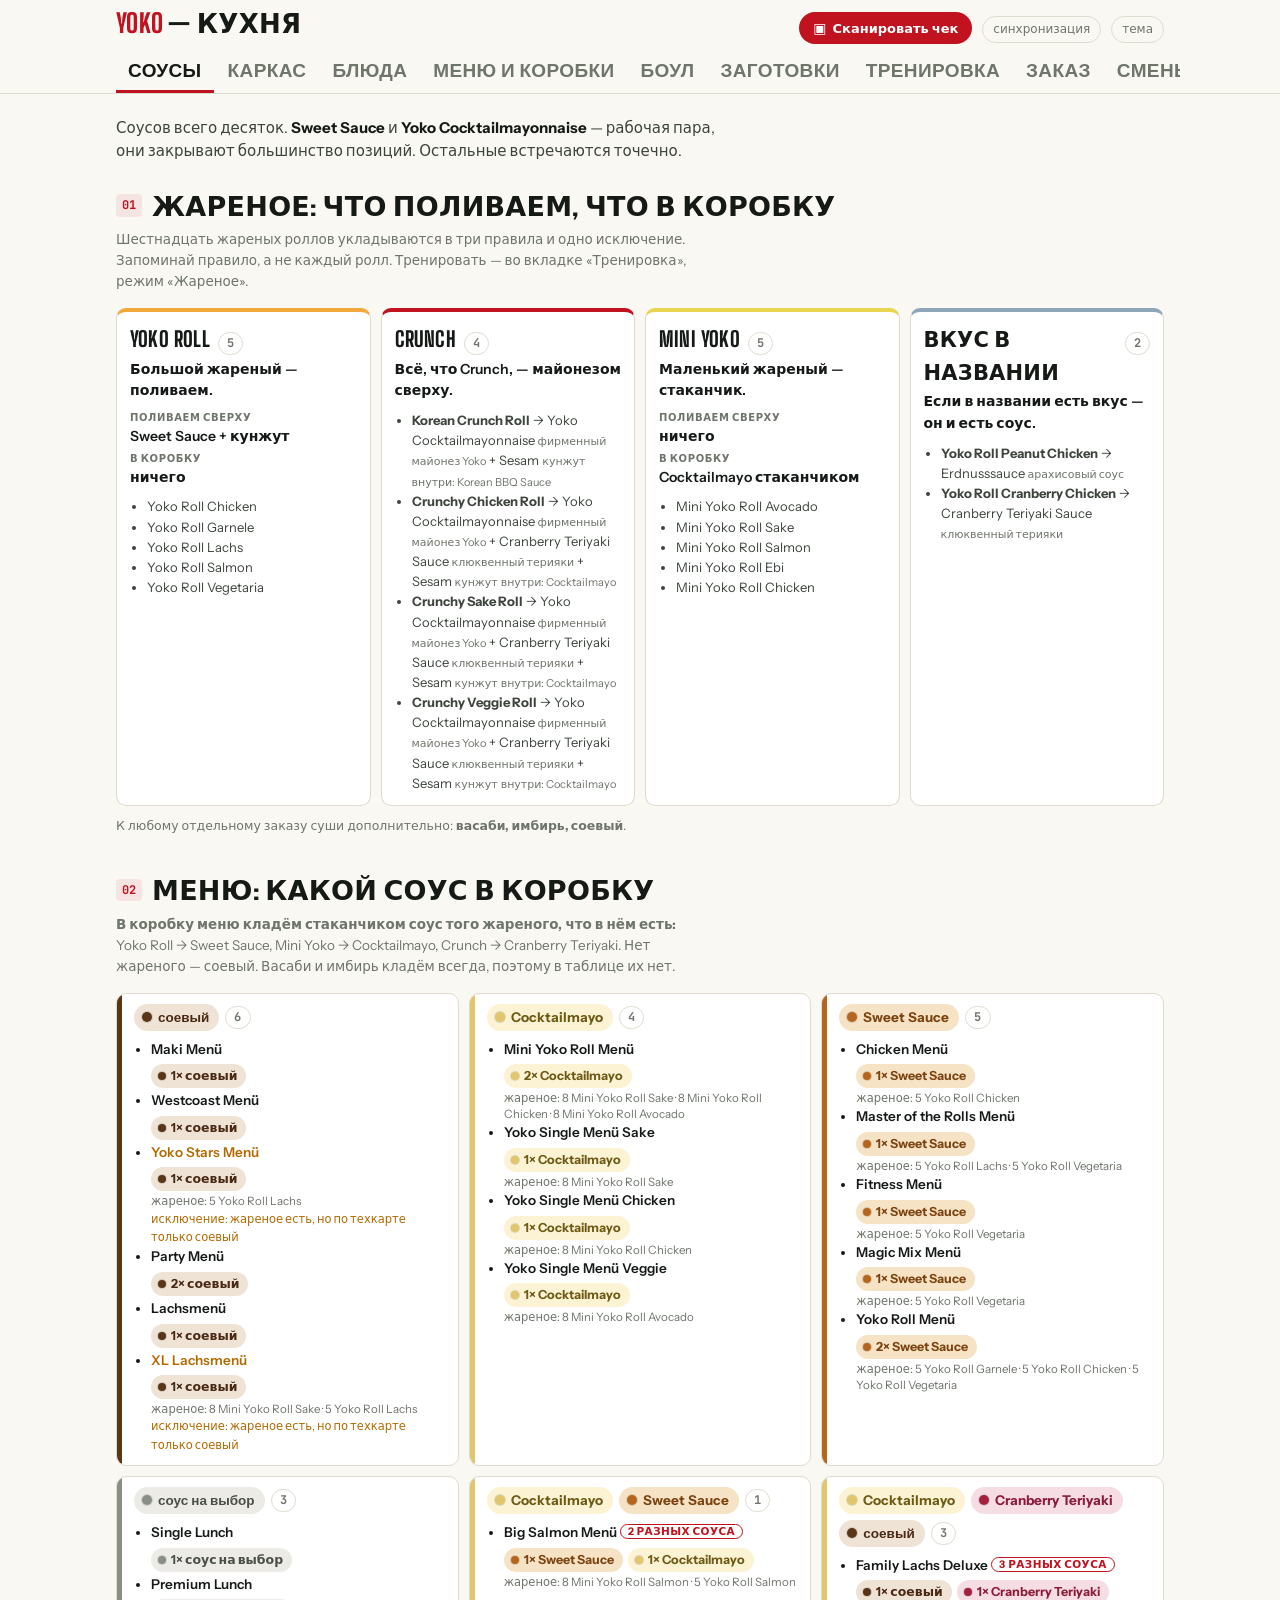
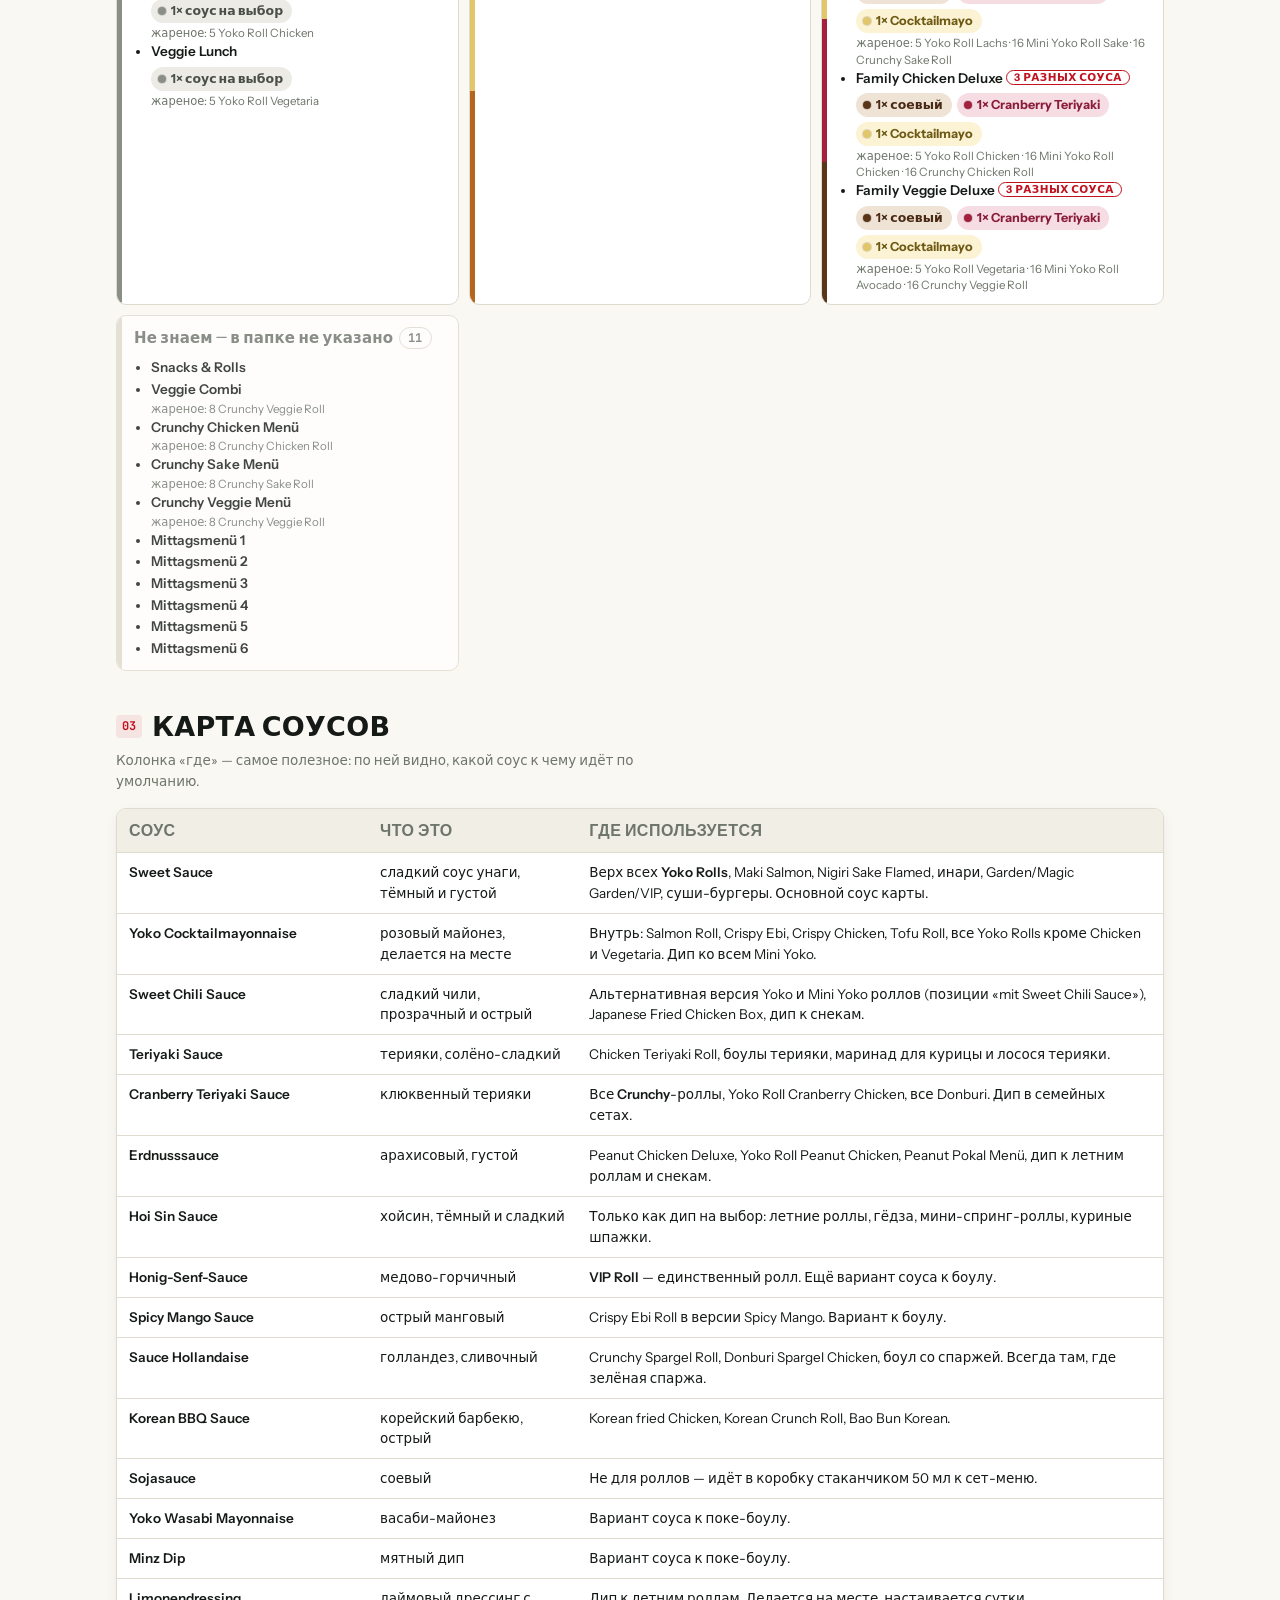
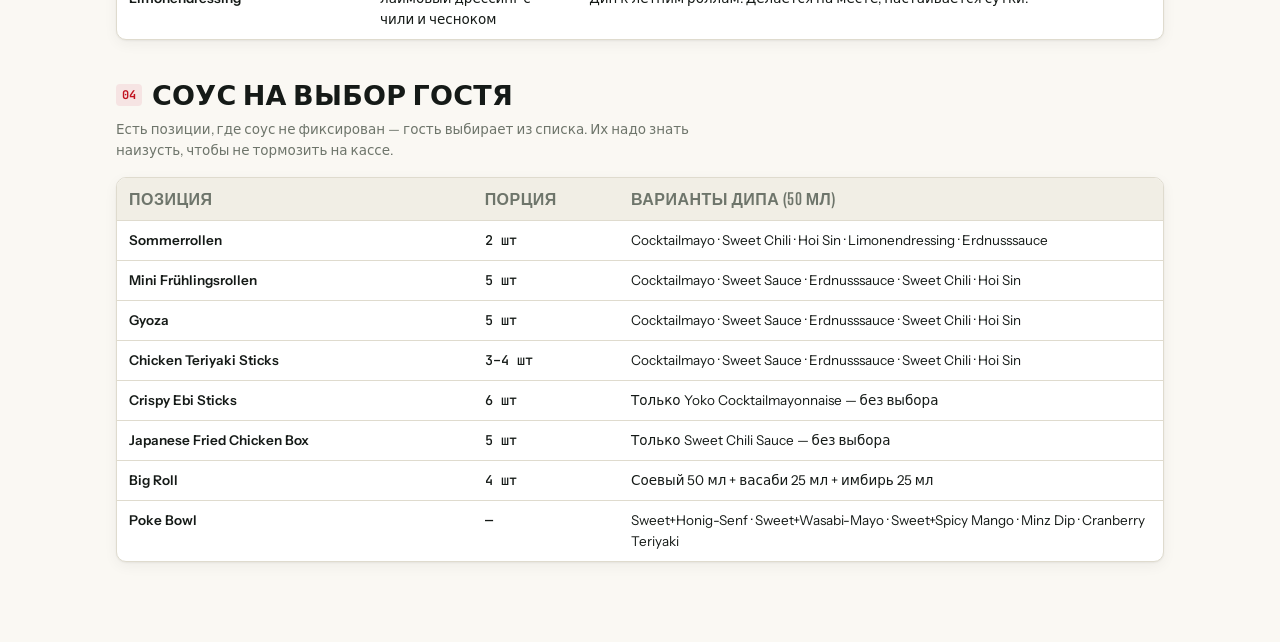
==== commit e5611380: "«Соусы» — первая вкладка; у каждого меню все стаканчики с количеством Kate попросила показать, что в" ====
--- a/index.html
+++ b/index.html
@@ -29,11 +29,11 @@
       <button class="themebtn" id="theme" type="button">тема</button>
     </div>
     <div class="tabs" role="tablist">
-      <button class="tab" role="tab" aria-selected="true" data-p="p-frame">Каркас</button>
+      <button class="tab" role="tab" aria-selected="true" data-p="p-sauce">Соусы</button>
+      <button class="tab" role="tab" aria-selected="false" data-p="p-frame">Каркас</button>
       <button class="tab" role="tab" aria-selected="false" data-p="p-dish">Блюда</button>
       <button class="tab" role="tab" aria-selected="false" data-p="p-box">Меню и коробки</button>
       <button class="tab" role="tab" aria-selected="false" data-p="p-bowl">Боул</button>
-      <button class="tab" role="tab" aria-selected="false" data-p="p-sauce">Соусы</button>
       <button class="tab" role="tab" aria-selected="false" data-p="p-prep">Заготовки</button>
       <button class="tab" role="tab" aria-selected="false" data-p="p-train">Тренировка</button>
       <button class="tab" role="tab" aria-selected="false" data-p="p-order">Заказ</button>
@@ -45,7 +45,7 @@
 <main>
 
 <!-- ============ КАРКАС ============ -->
-<section class="panel" id="p-frame">
+<section class="panel" id="p-frame" hidden>
   <p class="lede">Блюд в карте больше двухсот, но <b>заучивать их по одному не надо</b>: почти всё собрано из одного каркаса. Сначала выучи эту страницу — она объясняет 80% меню. Всё остальное потом ляжет само.</p>
 
   <h2 class="sec"><span class="num">01</span>Типы и граммовки</h2>
@@ -127,7 +127,7 @@
   <div class="bowlsum" id="bowlSum"></div>
 </section>
 
-<section class="panel" id="p-sauce" hidden>
+<section class="panel" id="p-sauce">
   <p class="lede">Соусов всего десяток. <b>Sweet Sauce</b> и <b>Yoko Cocktailmayonnaise</b> — рабочая пара, они закрывают большинство позиций. Остальные встречаются точечно.</p>
 
   <h2 class="sec"><span class="num">01</span>Жареное: что поливаем, что в коробку</h2>
--- a/styles.css
+++ b/styles.css
@@ -10,6 +10,12 @@
   --cellline:#151A17; --sauceline:#151A17;
   --sh:0 1px 2px rgba(21,26,23,.05), 0 4px 14px rgba(21,26,23,.05);
   --r:10px;
+  /* соусы: цвет как у самого соуса */
+  --s-soy:#5a3518;   --s-soy-bg:#efe3d6;   --s-soy-ink:#4a2a14;
+  --s-sweet:#b5651d; --s-sweet-bg:#f6e2c4; --s-sweet-ink:#7a4310;
+  --s-mayo:#e2c66b;  --s-mayo-bg:#fbf3d4;  --s-mayo-ink:#6e5a14;
+  --s-cran:#a3203f;  --s-cran-bg:#f6dde3;  --s-cran-ink:#8a1c3a;
+  --s-other:#8a8f86; --s-other-bg:#ecebe6; --s-other-ink:#4a4f47;
 }
 @media (prefers-color-scheme: dark){
   :root:not([data-theme="light"]){
@@ -23,6 +29,11 @@
     --ok:#8CC96B; --warn:#E0A94A;
     --cellline:#4A5247; --sauceline:#FFFFFF;
     --sh:0 1px 2px rgba(0,0,0,.4), 0 6px 20px rgba(0,0,0,.3);
+    --s-soy:#9a6a45;   --s-soy-bg:#2e2219;   --s-soy-ink:#e0c2a4;
+    --s-sweet:#d0883a; --s-sweet-bg:#3a2a14; --s-sweet-ink:#f2c47e;
+    --s-mayo:#e8d48a;  --s-mayo-bg:#33301e;  --s-mayo-ink:#f3e4a8;
+    --s-cran:#d0486a;  --s-cran-bg:#3a1c25;  --s-cran-ink:#f4a2b6;
+    --s-other:#7c8278; --s-other-bg:#262923; --s-other-ink:#c3c9be;
   }
 }
 :root[data-theme="dark"]{
@@ -36,6 +47,11 @@
   --ok:#8CC96B; --warn:#E0A94A;
   --cellline:#4A5247; --sauceline:#FFFFFF;
   --sh:0 1px 2px rgba(0,0,0,.4), 0 6px 20px rgba(0,0,0,.3);
+  --s-soy:#9a6a45;   --s-soy-bg:#2e2219;   --s-soy-ink:#e0c2a4;
+  --s-sweet:#d0883a; --s-sweet-bg:#3a2a14; --s-sweet-ink:#f2c47e;
+  --s-mayo:#e8d48a;  --s-mayo-bg:#33301e;  --s-mayo-ink:#f3e4a8;
+  --s-cran:#d0486a;  --s-cran-bg:#3a1c25;  --s-cran-ink:#f4a2b6;
+  --s-other:#7c8278; --s-other-bg:#262923; --s-other-ink:#c3c9be;
 }
 
 *{box-sizing:border-box}
@@ -788,14 +804,41 @@
 
 /* ---------- меню: какой соус в коробку ---------- */
 .mscups{display:grid;grid-template-columns:repeat(auto-fill,minmax(270px,1fr));gap:10px}
-.msgroup{border:1px solid var(--line);border-left:4px solid var(--red);border-radius:var(--r);
-  background:var(--surface);padding:10px 13px 11px}
+.msgroup{position:relative;border:1px solid var(--line);border-radius:var(--r);
+  background:var(--surface);padding:10px 13px 11px 17px;overflow:hidden}
+.msgroup::before{content:"";position:absolute;left:0;top:0;bottom:0;width:5px;
+  background:var(--stripe,var(--line))}
 .msgroup.unk{border-left-color:var(--line);opacity:.8}
-.msgroup h3{display:flex;align-items:baseline;gap:8px;font-size:17px;margin-bottom:6px;color:var(--red)}
-.msgroup.unk h3{color:var(--muted);font-size:15px}
+.msgroup h3{display:flex;align-items:center;flex-wrap:wrap;gap:6px;margin-bottom:8px}
+.spill{display:inline-flex;align-items:center;gap:6px;font-family:"Instrument Sans",sans-serif;
+  font-size:13.5px;font-weight:700;padding:3px 10px 3px 8px;border-radius:99px;text-transform:none;letter-spacing:0}
+.spill i{width:10px;height:10px;border-radius:50%;flex:0 0 auto;box-shadow:0 0 0 1px rgba(0,0,0,.12)}
+.sp-soy{background:var(--s-soy-bg);color:var(--s-soy-ink)}       .sp-soy i{background:var(--s-soy)}
+.sp-sweet{background:var(--s-sweet-bg);color:var(--s-sweet-ink)} .sp-sweet i{background:var(--s-sweet)}
+.sp-mayo{background:var(--s-mayo-bg);color:var(--s-mayo-ink)}    .sp-mayo i{background:var(--s-mayo)}
+.sp-cran{background:var(--s-cran-bg);color:var(--s-cran-ink)}    .sp-cran i{background:var(--s-cran)}
+.sp-other{background:var(--s-other-bg);color:var(--s-other-ink)} .sp-other i{background:var(--s-other)}
+.msunk{font-size:15px;font-weight:600;color:var(--muted)}
+
 .msgroup ul{margin:0;padding-left:17px;font-size:13.5px;line-height:1.6}
 .msgroup li b{font-weight:600}
-.msmult{font-family:"JetBrains Mono",monospace;font-size:11.5px;font-weight:700;color:var(--red)}
-.msfried{font-size:11px;color:var(--muted)}
+.msmult{font-family:"JetBrains Mono",monospace;font-size:11.5px;font-weight:700;border-radius:5px;padding:0 5px}
+.sx-soy{background:var(--s-soy-bg);color:var(--s-soy-ink)}
+.sx-sweet{background:var(--s-sweet-bg);color:var(--s-sweet-ink)}
+.sx-mayo{background:var(--s-mayo-bg);color:var(--s-mayo-ink)}
+.sx-cran{background:var(--s-cran-bg);color:var(--s-cran-ink)}
+.sx-other{background:var(--s-other-bg);color:var(--s-other-ink)}
+.msfried{display:block;font-size:11.5px;color:var(--muted);line-height:1.4}
 .msnote{display:block;font-size:11.5px;color:var(--warn)}
 .mswarn b{color:var(--warn)}
+
+/* стаканчики меню — плашками с количеством */
+.mscups-row{display:flex;flex-wrap:wrap;gap:5px;margin:4px 0 2px}
+.mscup{display:inline-flex;align-items:center;gap:5px;font-size:12.5px;font-weight:700;
+  border-radius:99px;padding:2px 9px 2px 7px}
+.mscup i{width:8px;height:8px;border-radius:50%;flex:0 0 auto;box-shadow:0 0 0 1px rgba(0,0,0,.12)}
+.mscup.sx-soy i{background:var(--s-soy)} .mscup.sx-sweet i{background:var(--s-sweet)}
+.mscup.sx-mayo i{background:var(--s-mayo)} .mscup.sx-cran i{background:var(--s-cran)}
+.mscup.sx-other i{background:var(--s-other)}
+.msmany{font-size:10.5px;font-weight:700;text-transform:uppercase;letter-spacing:.04em;
+  color:var(--red);border:1px solid var(--red);border-radius:99px;padding:0 7px;vertical-align:2px}
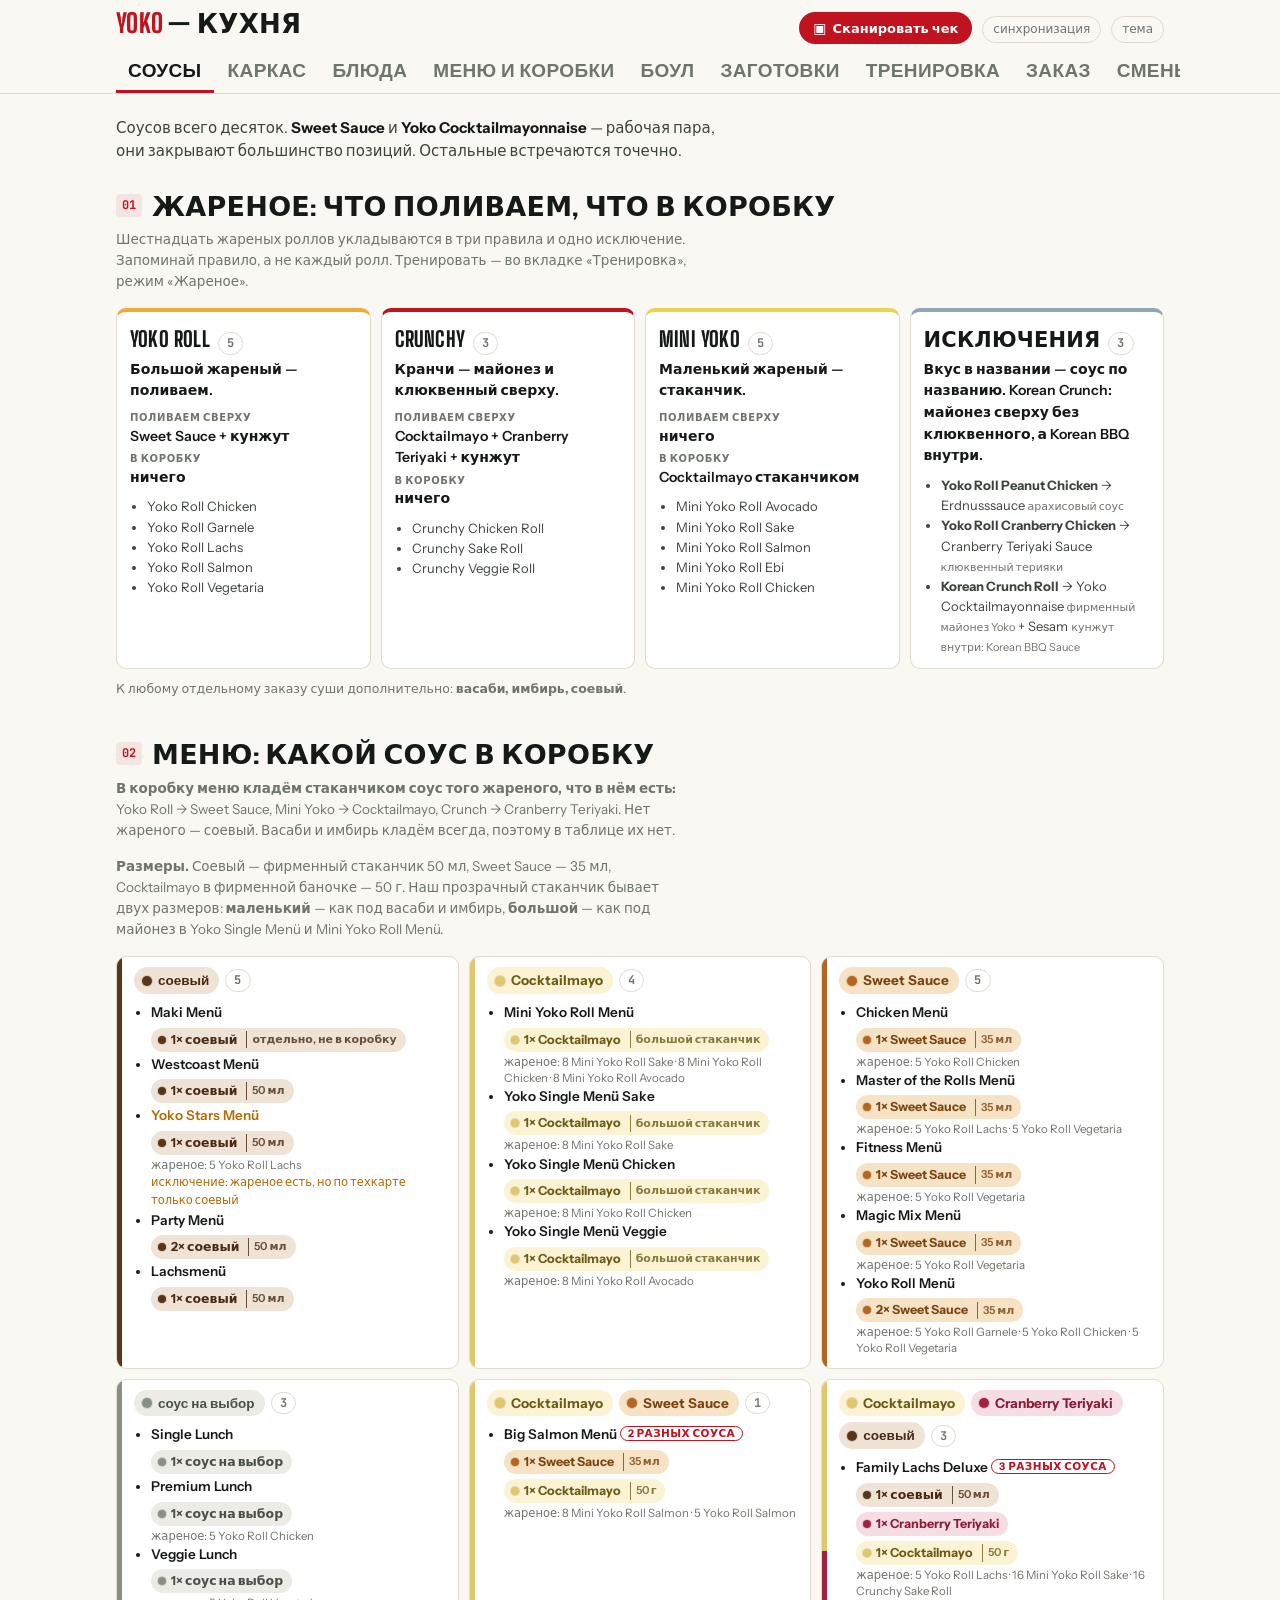
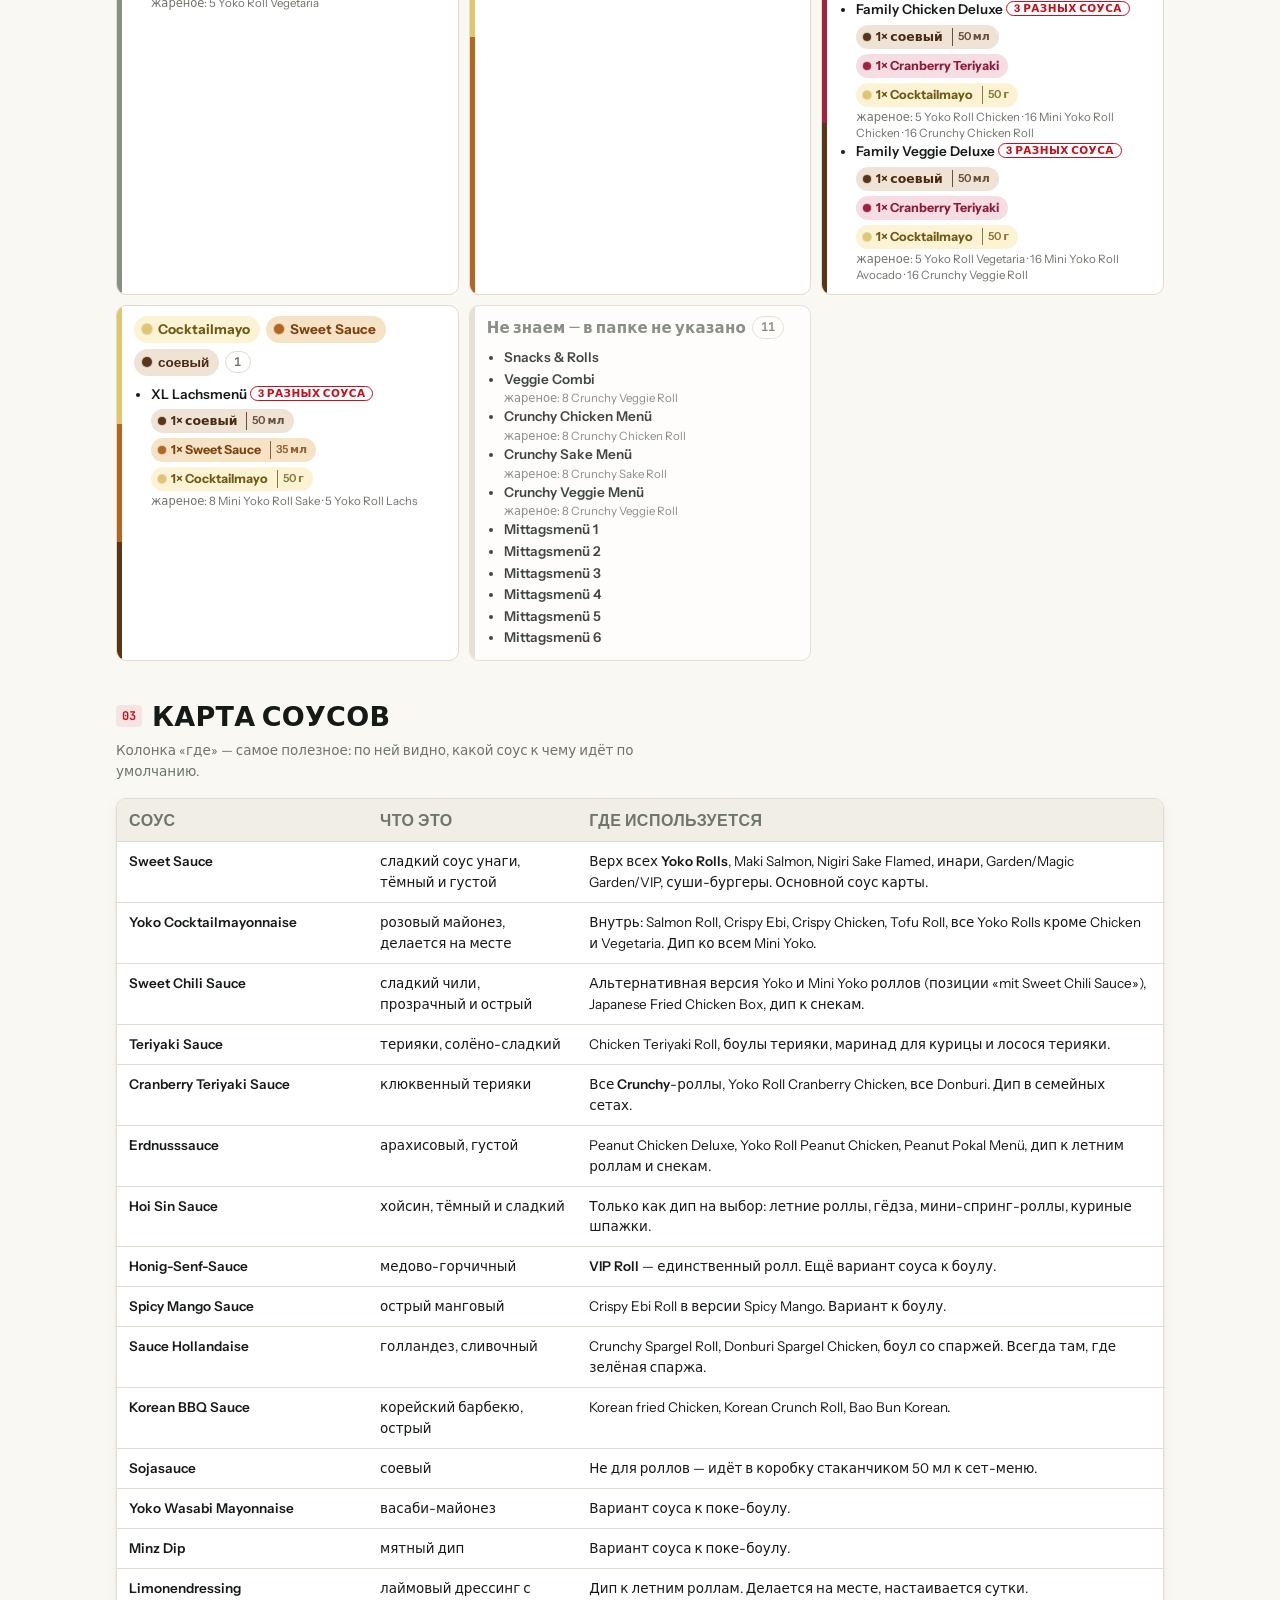
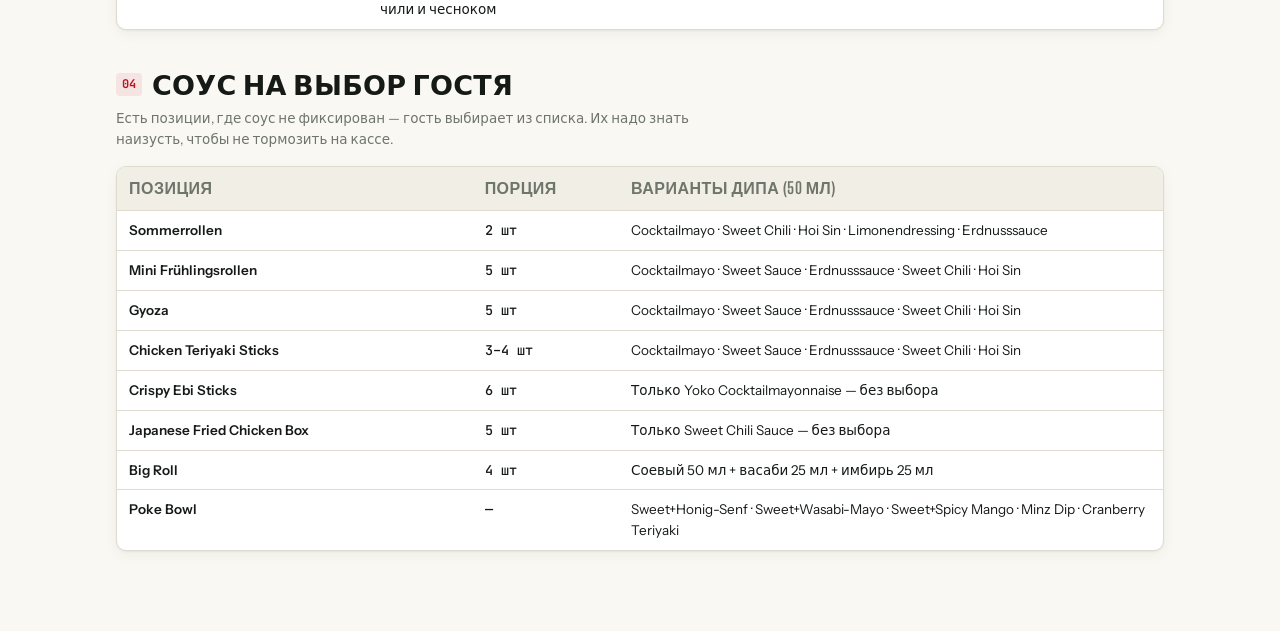
==== commit 949a39e0: "Майонез в Single и Mini Yoko Roll Menü — большой стаканчик Kate прочла фото техкарты: маленький стак" ====
--- a/index.html
+++ b/index.html
@@ -137,6 +137,7 @@
 
   <h2 class="sec"><span class="num">02</span>Меню: какой соус в коробку</h2>
   <p class="seclede"><b>В коробку меню кладём стаканчиком соус того жареного, что в нём есть:</b> Yoko Roll → Sweet Sauce, Mini Yoko → Cocktailmayo, Crunch → Cranberry Teriyaki. Нет жареного — соевый. Васаби и имбирь кладём всегда, поэтому в таблице их нет.</p>
+  <p class="seclede"><b>Размеры.</b> Соевый — фирменный стаканчик 50 мл, Sweet Sauce — 35 мл, Cocktailmayo в фирменной баночке — 50 г. Наш прозрачный стаканчик бывает двух размеров: <b>маленький</b> — как под васаби и имбирь, <b>большой</b> — как под майонез в Yoko Single Menü и Mini Yoko Roll Menü.</p>
   <div class="mscups" id="menuSauce"></div>
 
   <h2 class="sec"><span class="num">03</span>Карта соусов</h2>
--- a/styles.css
+++ b/styles.css
@@ -842,3 +842,5 @@
 .mscup.sx-other i{background:var(--s-other)}
 .msmany{font-size:10.5px;font-weight:700;text-transform:uppercase;letter-spacing:.04em;
   color:var(--red);border:1px solid var(--red);border-radius:99px;padding:0 7px;vertical-align:2px}
+
+.mscup small{font-size:11px;font-weight:600;opacity:.8;margin-left:4px;padding-left:5px;border-left:1px solid currentColor}
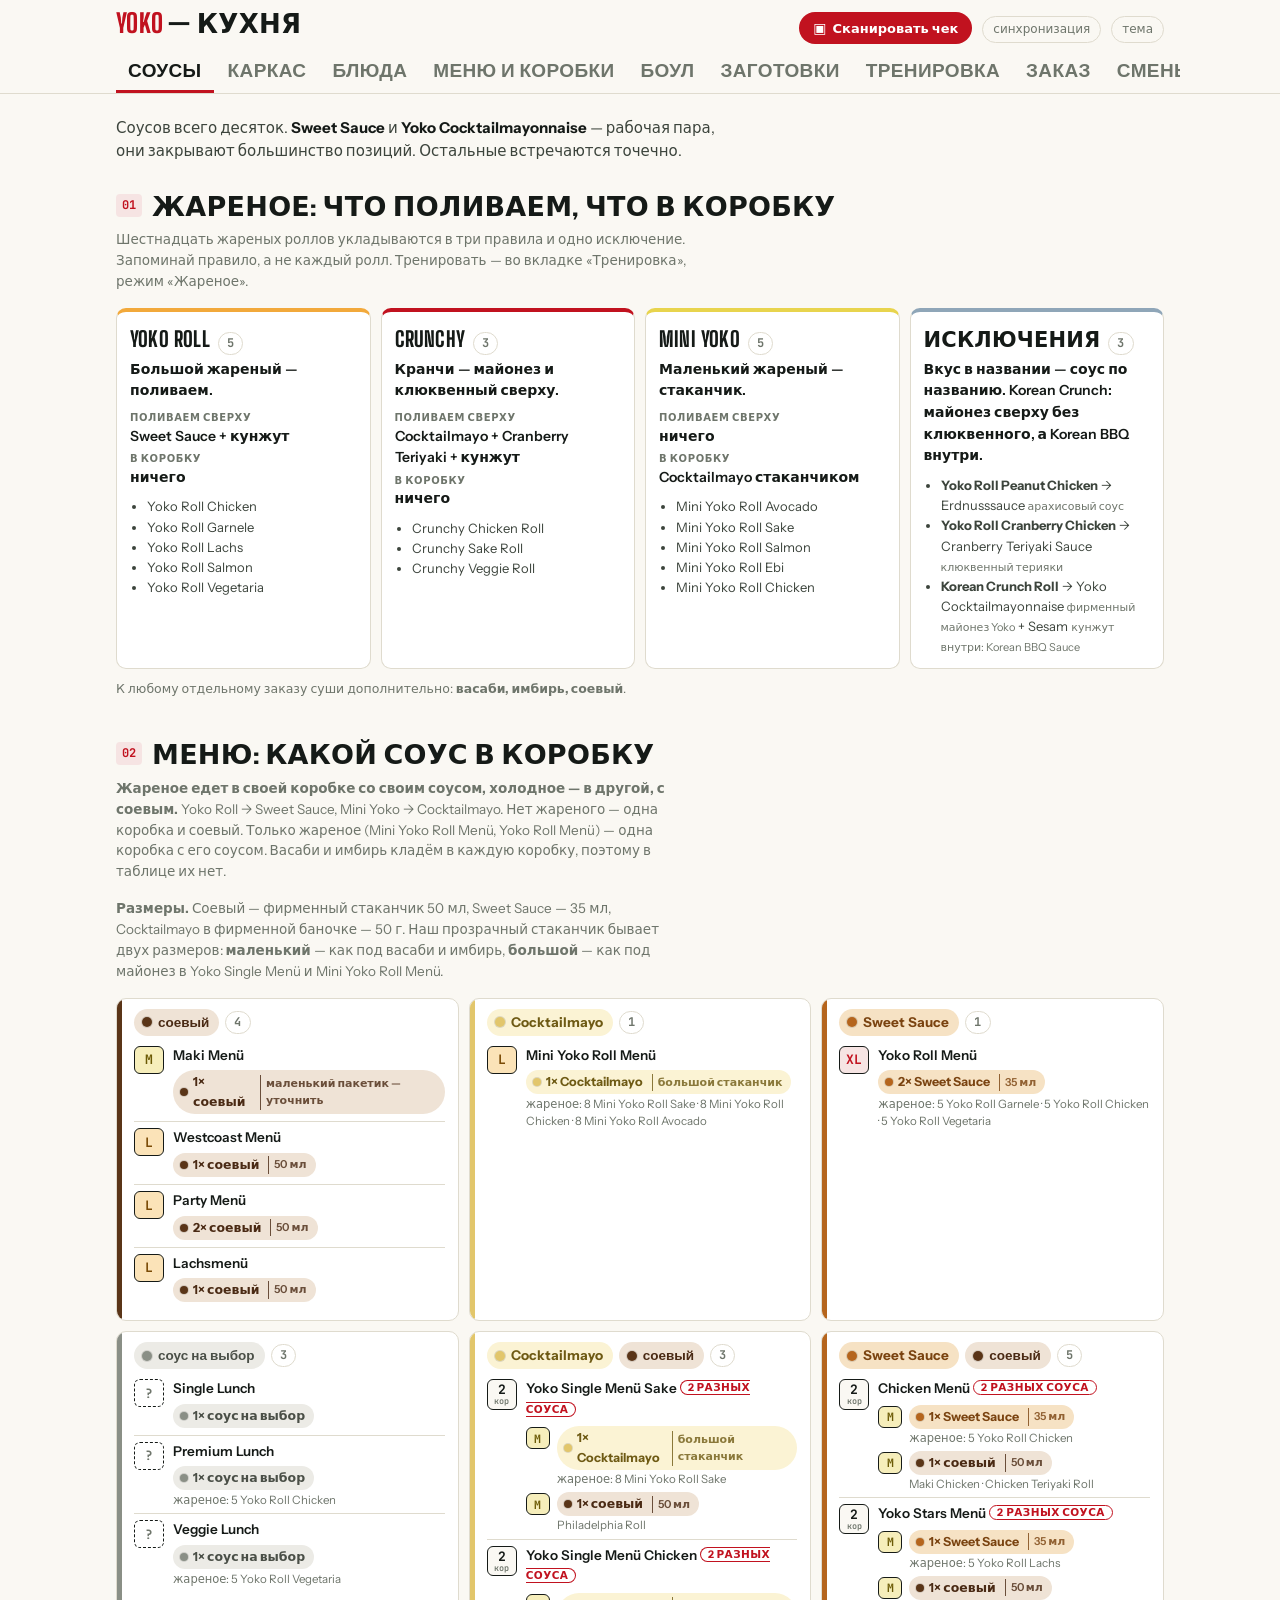
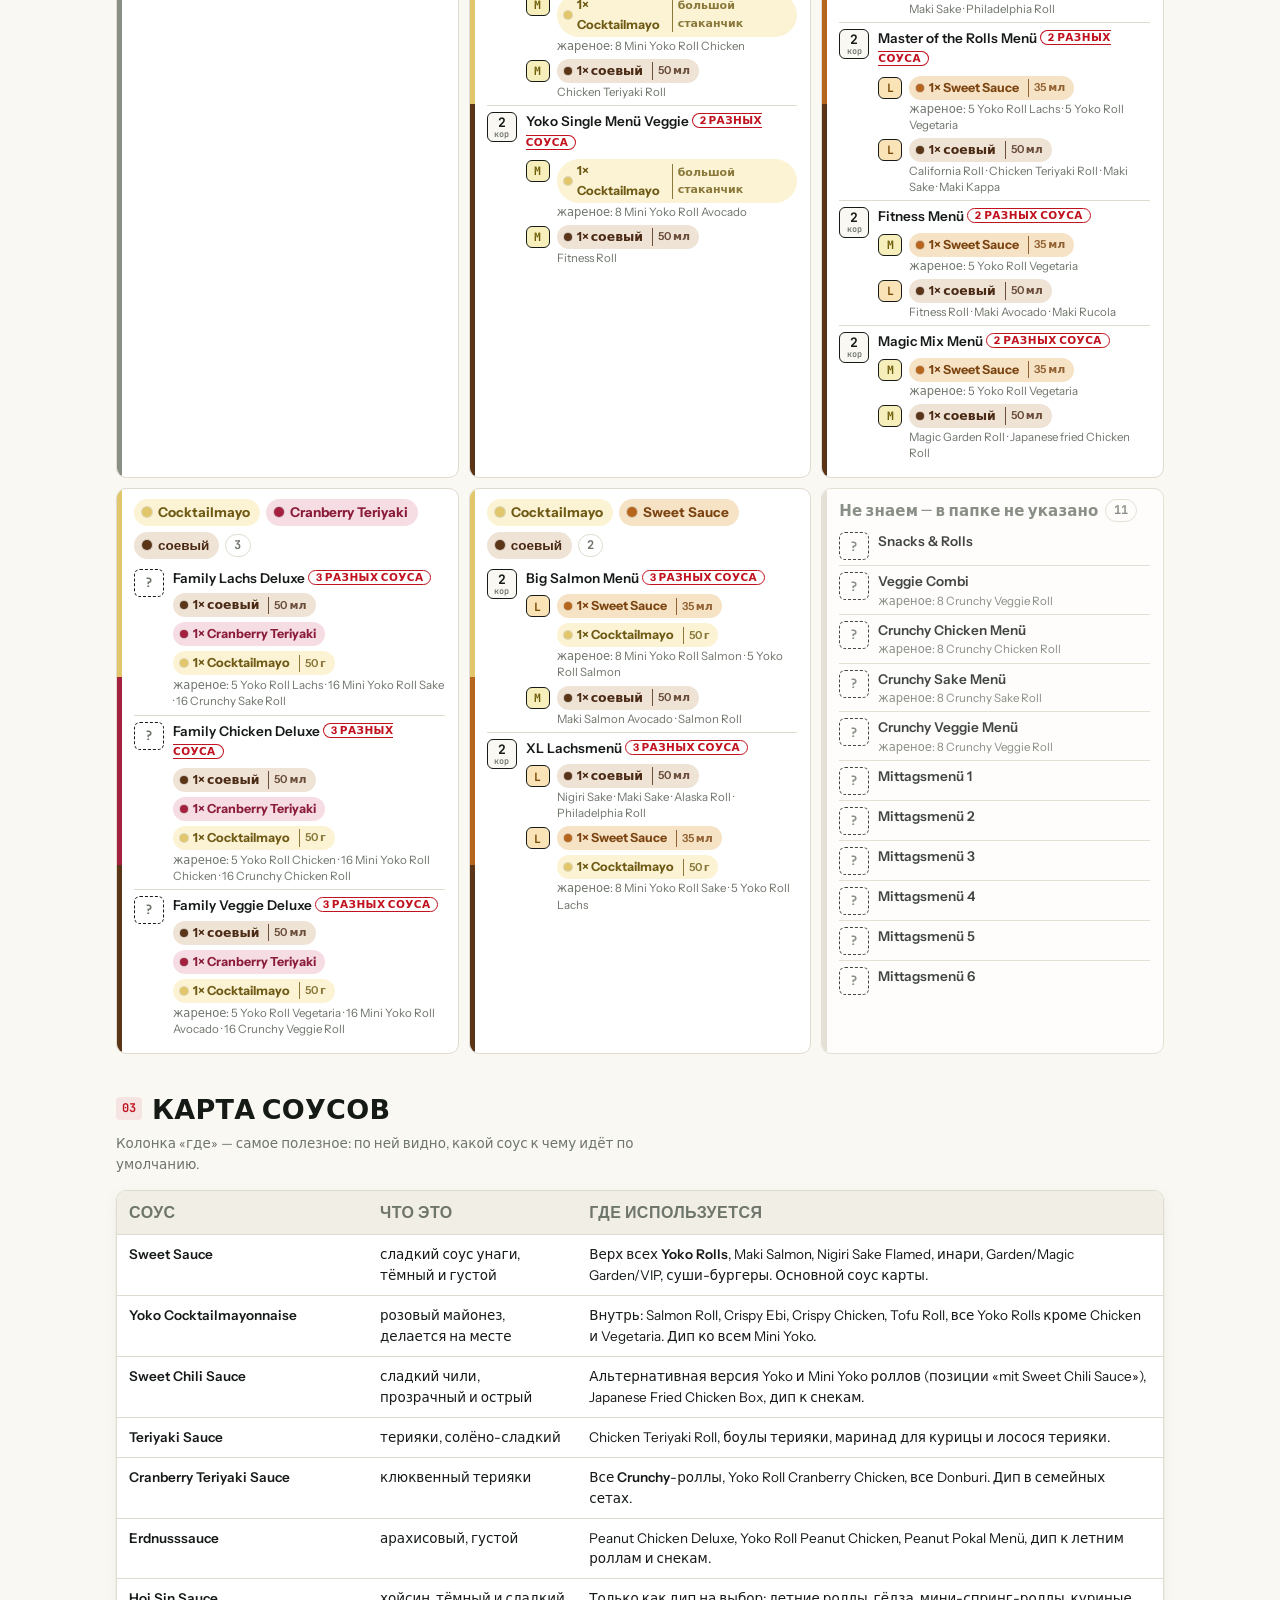
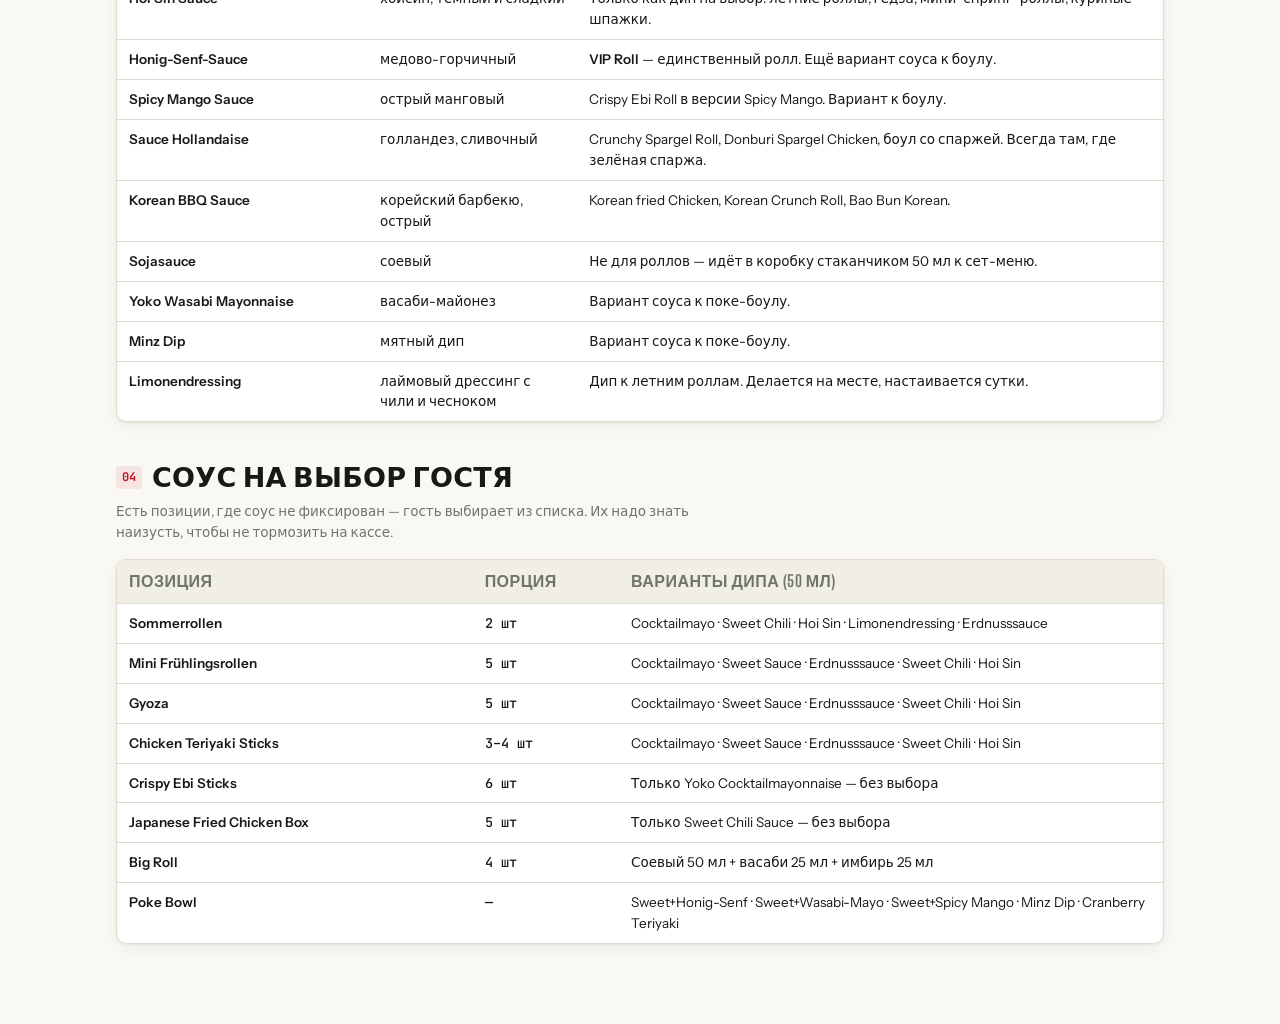
==== commit 4db258cd: "Меню с жареным — две коробки: жареное со своим соусом, холодное с соевым По страницам техкарты (Menü" ====
--- a/index.html
+++ b/index.html
@@ -136,7 +136,7 @@
   <p class="frynote">К любому отдельному заказу суши дополнительно: <b>васаби, имбирь, соевый</b>.</p>
 
   <h2 class="sec"><span class="num">02</span>Меню: какой соус в коробку</h2>
-  <p class="seclede"><b>В коробку меню кладём стаканчиком соус того жареного, что в нём есть:</b> Yoko Roll → Sweet Sauce, Mini Yoko → Cocktailmayo, Crunch → Cranberry Teriyaki. Нет жареного — соевый. Васаби и имбирь кладём всегда, поэтому в таблице их нет.</p>
+  <p class="seclede"><b>Жареное едет в своей коробке со своим соусом, холодное — в другой, с соевым.</b> Yoko Roll → Sweet Sauce, Mini Yoko → Cocktailmayo. Нет жареного — одна коробка и соевый. Только жареное (Mini Yoko Roll Menü, Yoko Roll Menü) — одна коробка с его соусом. Васаби и имбирь кладём в каждую коробку, поэтому в таблице их нет.</p>
   <p class="seclede"><b>Размеры.</b> Соевый — фирменный стаканчик 50 мл, Sweet Sauce — 35 мл, Cocktailmayo в фирменной баночке — 50 г. Наш прозрачный стаканчик бывает двух размеров: <b>маленький</b> — как под васаби и имбирь, <b>большой</b> — как под майонез в Yoko Single Menü и Mini Yoko Roll Menü.</p>
   <div class="mscups" id="menuSauce"></div>
 
@@ -171,6 +171,7 @@
       <button class="chip" data-m="fill" aria-pressed="true" type="button">Что внутри</button>
       <button class="chip" data-m="sauce" aria-pressed="false" type="button">Какой соус</button>
       <button class="chip" data-m="fry" aria-pressed="false" type="button">Жареное</button>
+      <button class="chip" data-m="box" aria-pressed="false" type="button">Коробки меню</button>
       <button class="chip" data-m="gram" aria-pressed="false" type="button">Граммовки</button>
       <button class="chip" data-m="quiz" aria-pressed="false" type="button">Тест</button>
     </div>
--- a/styles.css
+++ b/styles.css
@@ -844,3 +844,35 @@
   color:var(--red);border:1px solid var(--red);border-radius:99px;padding:0 7px;vertical-align:2px}
 
 .mscup small{font-size:11px;font-weight:600;opacity:.8;margin-left:4px;padding-left:5px;border-left:1px solid currentColor}
+
+/* размер коробки квадратиком перед названием меню */
+.msgroup ul{list-style:none;padding-left:0}
+.msrow{display:flex;align-items:flex-start;gap:9px;padding:5px 0;border-top:1px solid var(--line)}
+.msrow:first-child{border-top:0;padding-top:1px}
+.msbody{flex:1 1 auto;min-width:0}
+.msbox{flex:0 0 auto;display:inline-flex;align-items:center;justify-content:center;
+  min-width:30px;height:28px;padding:0 5px;border-radius:6px;border:1.5px solid var(--cellline);
+  font-family:"JetBrains Mono",monospace;font-size:13px;font-weight:700;line-height:1;margin-top:1px}
+.msbox small{font-size:9.5px;margin-left:1px}
+.msbox.b-S{background:var(--green-band);color:var(--green-ink)}
+.msbox.b-M{background:var(--yellow-band);color:var(--yellow-ink)}
+.msbox.b-L{background:var(--amber-band);color:var(--amber-ink)}
+.msbox.b-XL{background:var(--red-soft);color:var(--red)}
+.msbox.unk{border-style:dashed;color:var(--muted);background:none}
+
+/* меню из двух коробок: строка на каждую коробку */
+.mspart{display:flex;align-items:flex-start;gap:7px;margin-top:5px}
+.mspart .mscups-row{margin:0 0 1px}
+.msbox.sm{min-width:24px;height:22px;font-size:11.5px;border-width:1px}
+.msbox.two{flex-direction:column;background:var(--paper);color:var(--ink);height:auto;padding:3px 5px}
+.msbox.two small{font-size:8.5px;margin:1px 0 0;font-weight:600;color:var(--muted)}
+.ppart{display:block;font-size:12px;font-weight:700;color:var(--red)}
+
+/* состав меню по коробкам (вкладка «Меню и коробки») */
+.setbox{display:flex;align-items:center;gap:7px;flex-wrap:wrap;margin:10px 0 5px;font-size:12.5px;color:var(--ink-2)}
+.setbox b{color:var(--ink)}
+/* тренажёр «Коробки меню» */
+.boxans{display:flex;flex-direction:column;gap:9px;width:100%;max-width:440px;text-align:left}
+.boxans-row{display:flex;gap:10px;align-items:flex-start}
+.boxans-row b{display:block;font-size:14px;line-height:1.35}
+.boxans-kit{display:block;font-size:12.5px;color:var(--muted);margin-top:2px}
